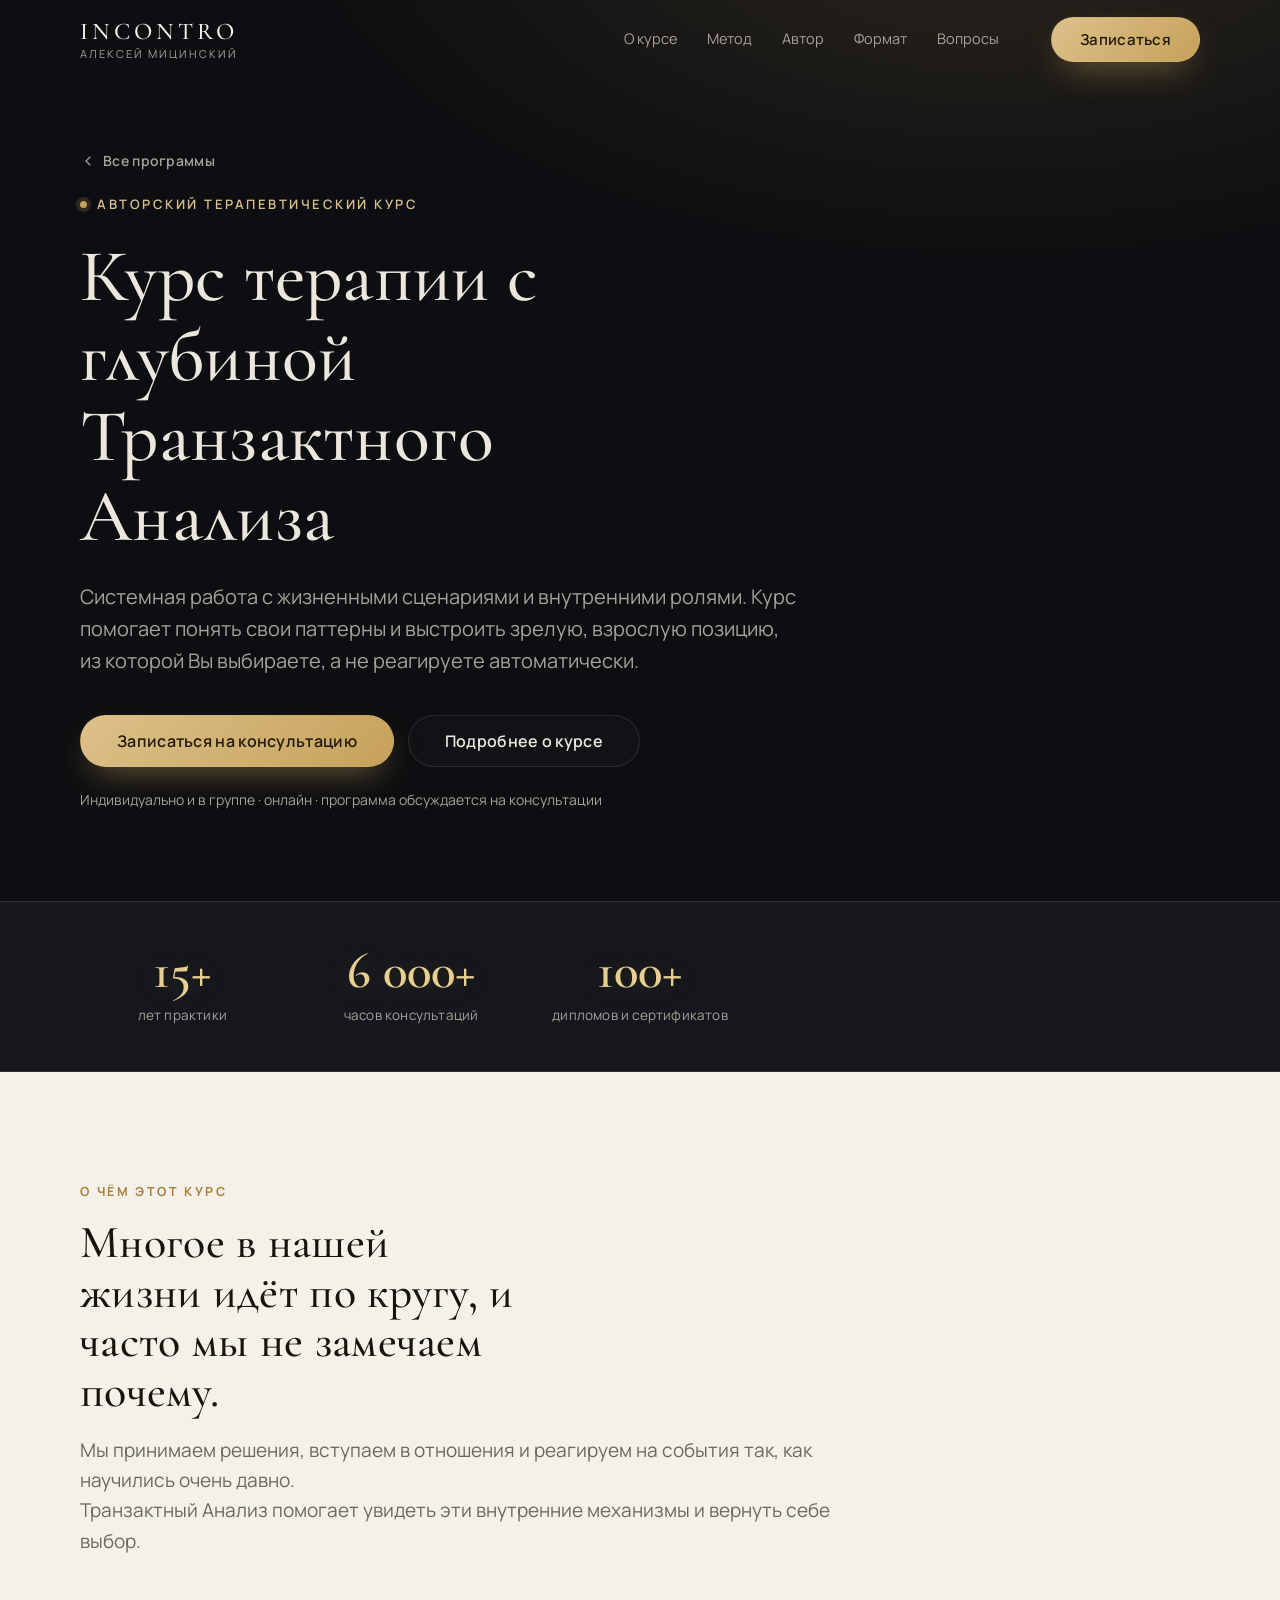
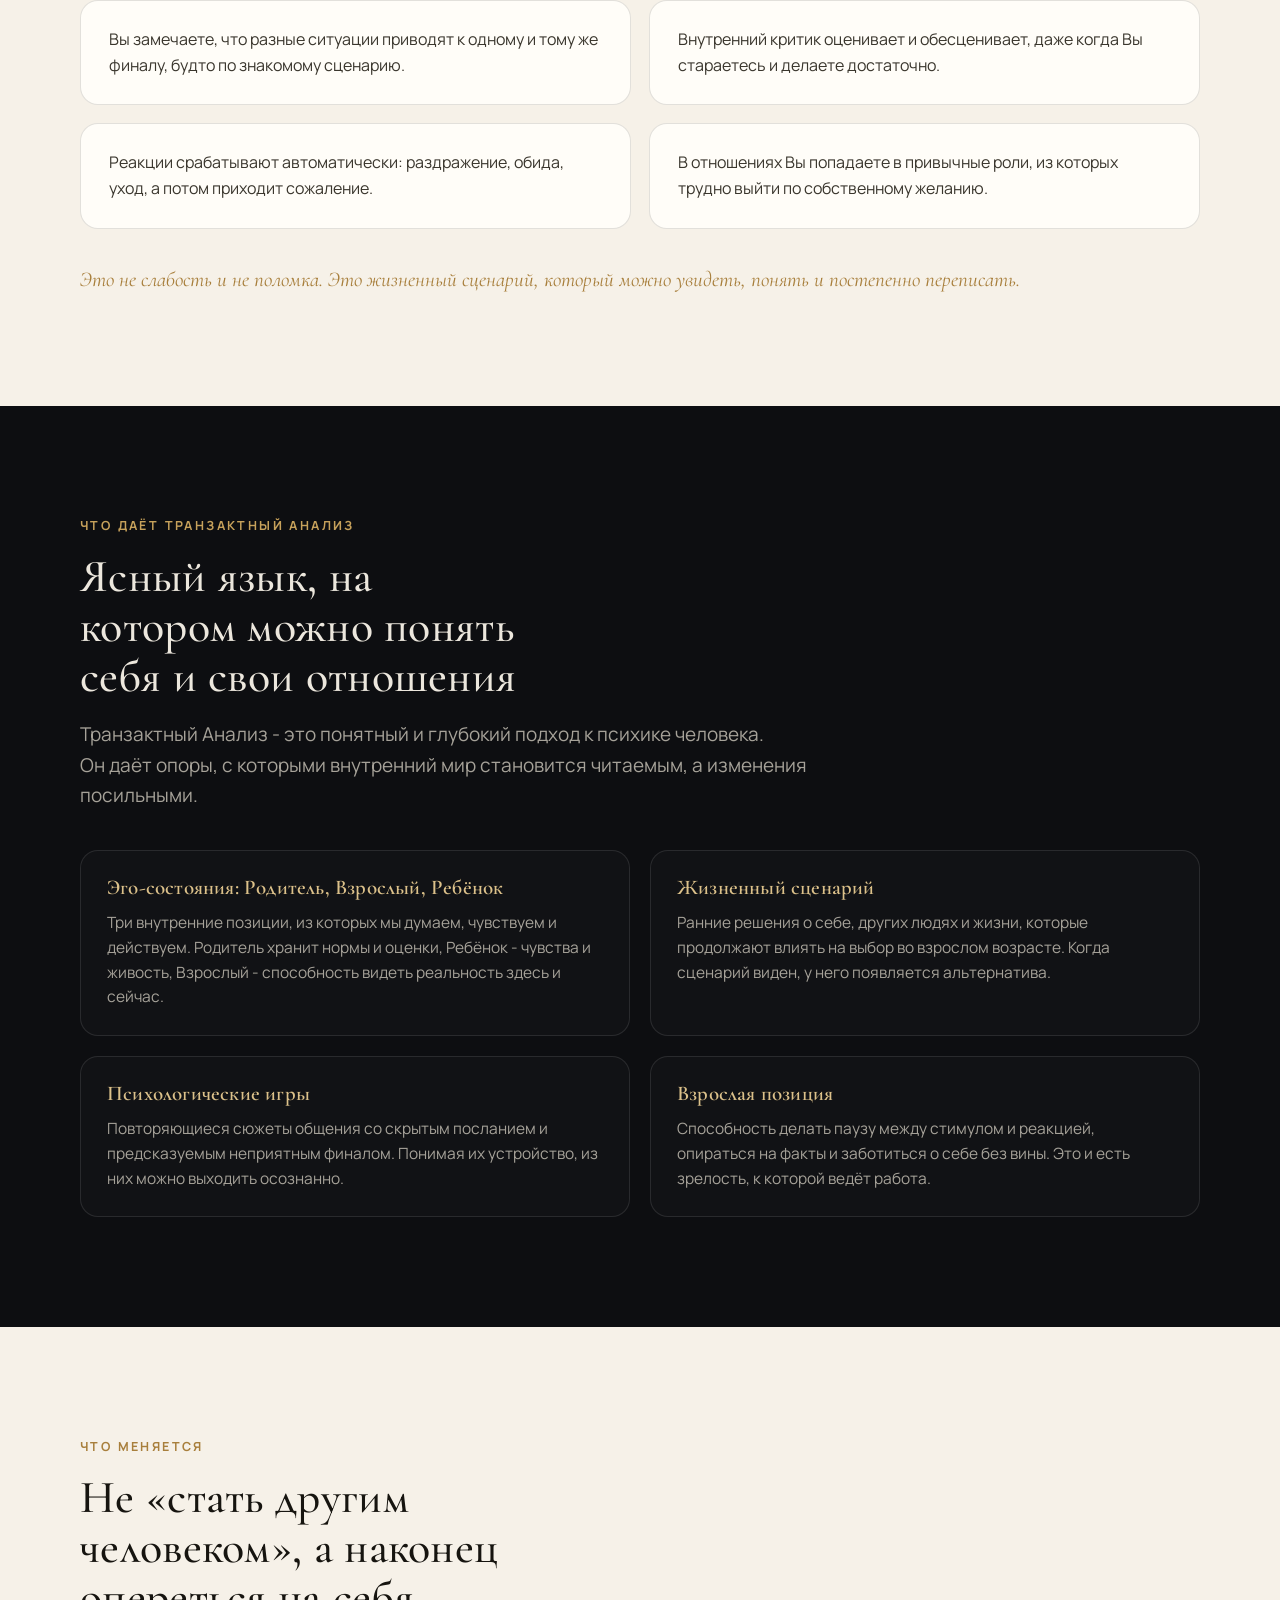
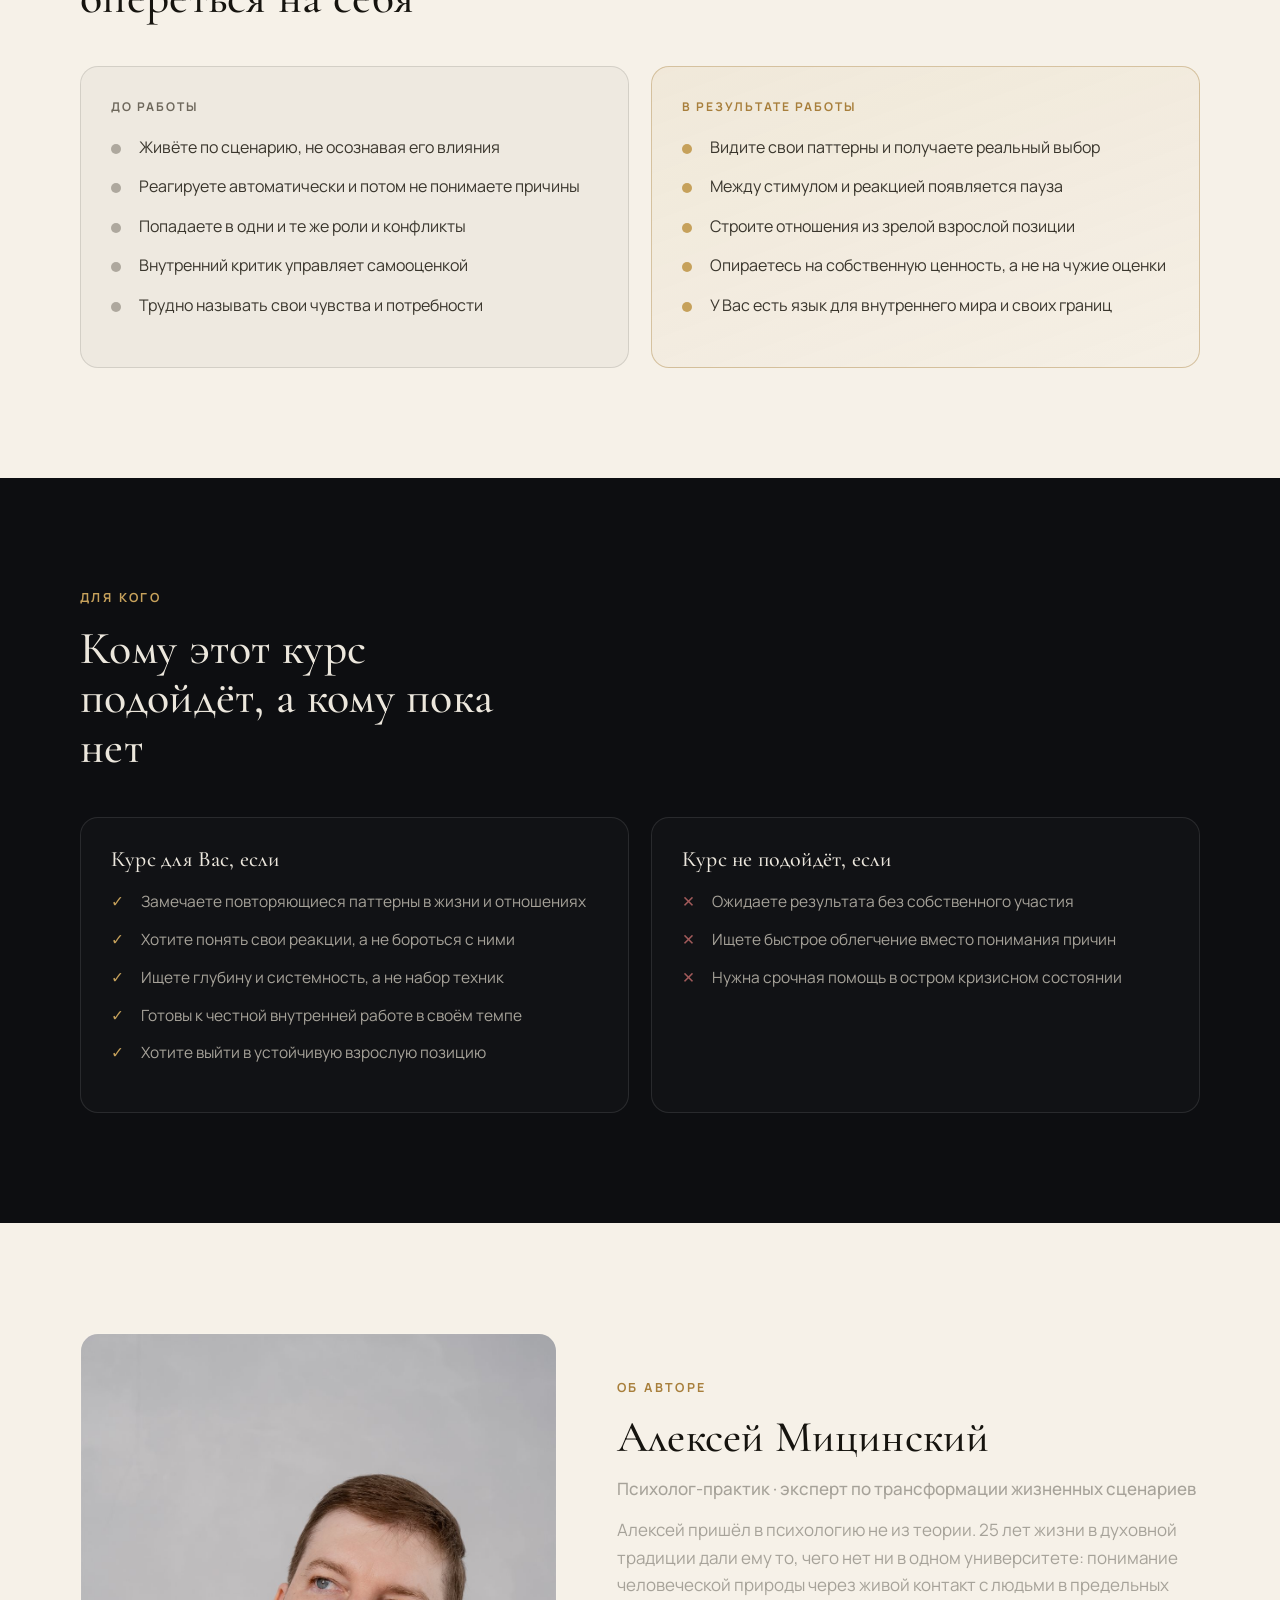
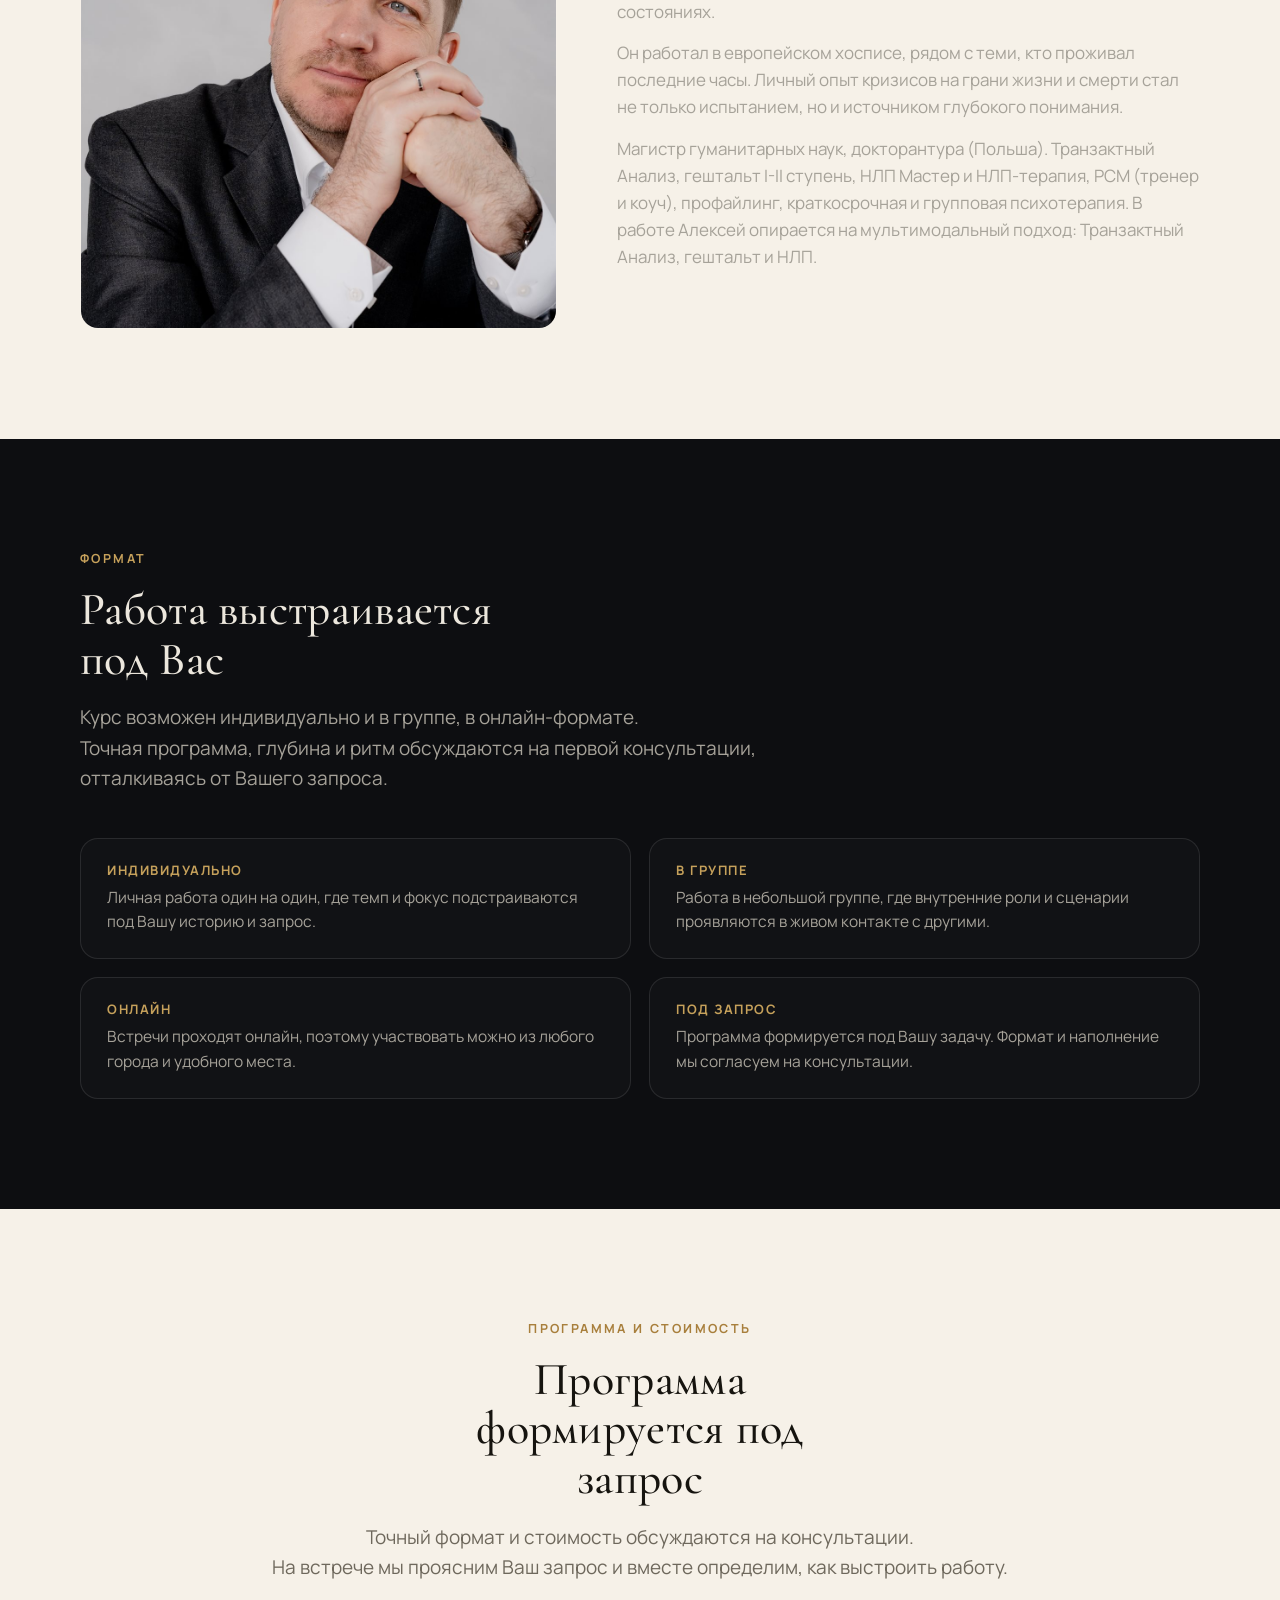
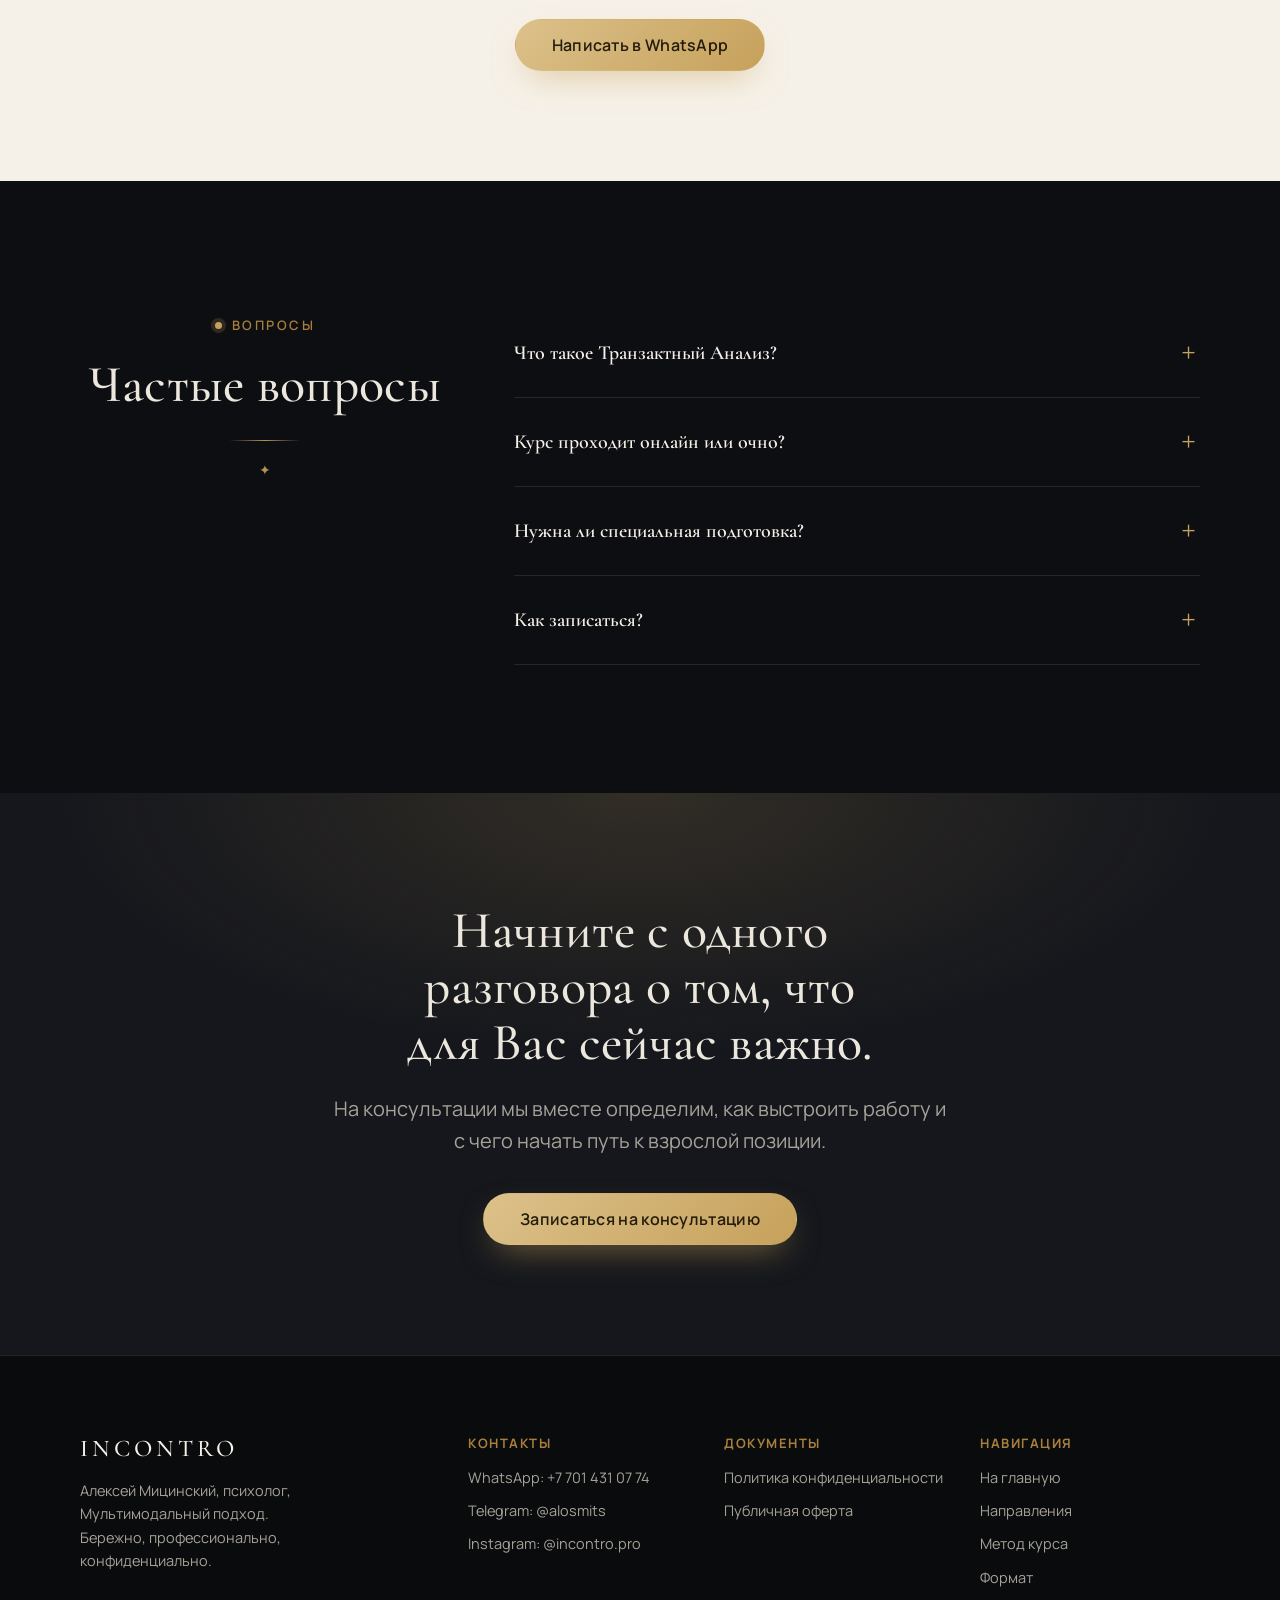
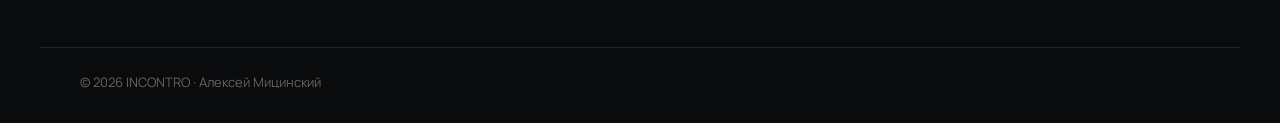
==== kurs-ta.html @ e1803da2 "Отдельные страницы для всех авторских программ Новые премиум-страницы в стиле основного сайта: - vlr" ====
<!DOCTYPE html>
<html lang="ru" class="js">
<head>
<meta charset="UTF-8">
<meta name="viewport" content="width=device-width, initial-scale=1.0">
<title>Курс терапии с глубиной Транзактного Анализа · Алексей Мицинский | INCONTRO</title>
<meta name="description" content="Системная работа с жизненными сценариями и внутренними ролями. Курс на основе Транзактного Анализа: эго-состояния, сценарии, психологические игры и зрелая взрослая позиция. Программа формируется под запрос.">
<meta name="theme-color" content="#0d0e11">
<meta property="og:title" content="Курс терапии с глубиной Транзактного Анализа">
<meta property="og:description" content="Понять свои паттерны и выстроить зрелую, взрослую позицию. Работа с эго-состояниями, сценариями и психологическими играми.">
<meta property="og:type" content="website">
<meta property="og:locale" content="ru_RU">
<meta property="og:site_name" content="INCONTRO">
<link rel="icon" href="assets/img/favicon.svg" type="image/svg+xml">
<link rel="icon" href="assets/img/favicon-32.png" sizes="32x32" type="image/png">
<link rel="apple-touch-icon" href="assets/img/apple-touch-icon.png">
<link rel="preconnect" href="https://fonts.googleapis.com">
<link rel="preconnect" href="https://fonts.gstatic.com" crossorigin>
<link href="https://fonts.googleapis.com/css2?family=Cormorant+Garamond:ital,wght@0,400;0,500;0,600;1,400;1,500&family=Manrope:wght@300;400;500;600;700&display=swap" rel="stylesheet">
<link rel="stylesheet" href="styles.css">
<link rel="stylesheet" href="programs.css">
</head>
<body id="top">

<div class="scroll-progress" id="scrollProgress"></div>

<!-- Header -->
<header class="header" id="header">
  <div class="container header__inner">
    <a href="index.html" class="brand" aria-label="INCONTRO · на главную">
      <span class="brand__mark">INCONTRO</span>
      <span class="brand__sub">Алексей Мицинский</span>
    </a>
    <nav class="nav" id="nav">
      <a href="#about" class="nav__link">О курсе</a>
      <a href="#keys" class="nav__link">Метод</a>
      <a href="#author" class="nav__link">Автор</a>
      <a href="#format" class="nav__link">Формат</a>
      <a href="#faq" class="nav__link">Вопросы</a>
    </nav>
    <a href="https://wa.me/77014310774" target="_blank" rel="noopener" class="btn btn--gold header__cta">Записаться</a>
    <button class="burger" id="burger" aria-label="Меню" aria-expanded="false"><span></span><span></span><span></span></button>
  </div>
</header>

<!-- Hero -->
<section class="pp-hero">
  <div class="container">
    <a href="index.html#directions" class="pp-back"><svg viewBox="0 0 24 24" fill="none"><path d="M15 6l-6 6 6 6" stroke="currentColor" stroke-width="1.8" stroke-linecap="round" stroke-linejoin="round"/></svg> Все программы</a>
    <p class="eyebrow pp-hero__eyebrow" style="margin-top:22px"><span class="eyebrow__dot"></span> Авторский терапевтический курс</p>
    <h1 class="pp-hero__title">Курс терапии с глубиной Транзактного Анализа</h1>
    <p class="pp-hero__sub">Системная работа с жизненными сценариями и внутренними ролями. Курс помогает понять свои паттерны и выстроить зрелую, взрослую позицию, из которой Вы выбираете, а не реагируете автоматически.</p>
    <div class="pp-hero__cta">
      <a href="https://wa.me/77014310774" target="_blank" rel="noopener" class="btn btn--gold btn--lg">Записаться на консультацию</a>
      <a href="#about" class="btn btn--ghost btn--lg">Подробнее о курсе</a>
    </div>
    <p class="pp-hero__meta">Индивидуально и в группе · онлайн · программа обсуждается на консультации</p>
  </div>
</section>

<!-- Trust -->
<section class="pp-trust">
  <div class="container">
    <div class="pp-trust__grid reveal">
      <div><div class="pp-stat__n"><span data-count="15">0</span>+</div><div class="pp-stat__l">лет практики</div></div>
      <div><div class="pp-stat__n"><span data-count="6000">0</span>+</div><div class="pp-stat__l">часов консультаций</div></div>
      <div><div class="pp-stat__n"><span data-count="100">0</span>+</div><div class="pp-stat__l">дипломов и сертификатов</div></div>
    </div>
  </div>
</section>

<!-- About / recognition -->
<section class="pp-sec pp-sec--light" id="about">
  <div class="container">
    <span class="pp-kicker">О чём этот курс</span>
    <h2 class="pp-h2">Многое в нашей жизни идёт по кругу, и часто мы не замечаем почему.</h2>
    <p class="pp-lead">Мы принимаем решения, вступаем в отношения и реагируем на события так, как научились очень давно.<br>Транзактный Анализ помогает увидеть эти внутренние механизмы и вернуть себе выбор.</p>
    <div class="pp-cards">
      <div class="pp-card"><p>Вы замечаете, что разные ситуации приводят к одному и тому же финалу, будто по знакомому сценарию.</p></div>
      <div class="pp-card"><p>Внутренний критик оценивает и обесценивает, даже когда Вы стараетесь и делаете достаточно.</p></div>
      <div class="pp-card"><p>Реакции срабатывают автоматически: раздражение, обида, уход, а потом приходит сожаление.</p></div>
      <div class="pp-card"><p>В отношениях Вы попадаете в привычные роли, из которых трудно выйти по собственному желанию.</p></div>
    </div>
    <p class="pp-note">Это не слабость и не поломка. Это жизненный сценарий, который можно увидеть, понять и постепенно переписать.</p>
  </div>
</section>

<!-- What TA gives (keys) -->
<section class="pp-sec" id="keys">
  <div class="container">
    <span class="pp-kicker">Что даёт Транзактный Анализ</span>
    <h2 class="pp-h2">Ясный язык, на котором можно понять себя и свои отношения</h2>
    <p class="pp-lead">Транзактный Анализ - это понятный и глубокий подход к психике человека.<br>Он даёт опоры, с которыми внутренний мир становится читаемым, а изменения посильными.</p>
    <div class="pp-keys">
      <div class="pp-key"><h4>Эго-состояния: Родитель, Взрослый, Ребёнок</h4><p>Три внутренние позиции, из которых мы думаем, чувствуем и действуем. Родитель хранит нормы и оценки, Ребёнок - чувства и живость, Взрослый - способность видеть реальность здесь и сейчас.</p></div>
      <div class="pp-key"><h4>Жизненный сценарий</h4><p>Ранние решения о себе, других людях и жизни, которые продолжают влиять на выбор во взрослом возрасте. Когда сценарий виден, у него появляется альтернатива.</p></div>
      <div class="pp-key"><h4>Психологические игры</h4><p>Повторяющиеся сюжеты общения со скрытым посланием и предсказуемым неприятным финалом. Понимая их устройство, из них можно выходить осознанно.</p></div>
      <div class="pp-key"><h4>Взрослая позиция</h4><p>Способность делать паузу между стимулом и реакцией, опираться на факты и заботиться о себе без вины. Это и есть зрелость, к которой ведёт работа.</p></div>
    </div>
  </div>
</section>

<!-- Before / after -->
<section class="pp-sec pp-sec--light">
  <div class="container">
    <span class="pp-kicker">Что меняется</span>
    <h2 class="pp-h2">Не «стать другим человеком», а наконец опереться на себя</h2>
    <div class="pp-ba">
      <div class="pp-ba__col pp-ba__a">
        <span class="pp-ba__tag">До работы</span>
        <ul>
          <li>Живёте по сценарию, не осознавая его влияния</li>
          <li>Реагируете автоматически и потом не понимаете причины</li>
          <li>Попадаете в одни и те же роли и конфликты</li>
          <li>Внутренний критик управляет самооценкой</li>
          <li>Трудно называть свои чувства и потребности</li>
        </ul>
      </div>
      <div class="pp-ba__col pp-ba__b">
        <span class="pp-ba__tag">В результате работы</span>
        <ul>
          <li>Видите свои паттерны и получаете реальный выбор</li>
          <li>Между стимулом и реакцией появляется пауза</li>
          <li>Строите отношения из зрелой взрослой позиции</li>
          <li>Опираетесь на собственную ценность, а не на чужие оценки</li>
          <li>У Вас есть язык для внутреннего мира и своих границ</li>
        </ul>
      </div>
    </div>
  </div>
</section>

<!-- Audience -->
<section class="pp-sec">
  <div class="container">
    <span class="pp-kicker">Для кого</span>
    <h2 class="pp-h2">Кому этот курс подойдёт, а кому пока нет</h2>
    <div class="pp-aud">
      <div class="pp-aud__box pp-aud__yes">
        <h3>Курс для Вас, если</h3>
        <ul>
          <li>Замечаете повторяющиеся паттерны в жизни и отношениях</li>
          <li>Хотите понять свои реакции, а не бороться с ними</li>
          <li>Ищете глубину и системность, а не набор техник</li>
          <li>Готовы к честной внутренней работе в своём темпе</li>
          <li>Хотите выйти в устойчивую взрослую позицию</li>
        </ul>
      </div>
      <div class="pp-aud__box pp-aud__no">
        <h3>Курс не подойдёт, если</h3>
        <ul>
          <li>Ожидаете результата без собственного участия</li>
          <li>Ищете быстрое облегчение вместо понимания причин</li>
          <li>Нужна срочная помощь в остром кризисном состоянии</li>
        </ul>
      </div>
    </div>
  </div>
</section>

<!-- Author -->
<section class="pp-sec pp-sec--light" id="author">
  <div class="container pp-author">
    <div class="pp-author__photo"><img src="assets/img/about-1.jpg" alt="Алексей Мицинский" loading="lazy"></div>
    <div>
      <span class="pp-kicker">Об авторе</span>
      <h2 class="pp-author__name">Алексей Мицинский</h2>
      <p class="pp-author__role">Психолог-практик · эксперт по трансформации жизненных сценариев</p>
      <p>Алексей пришёл в психологию не из теории. 25 лет жизни в духовной традиции дали ему то, чего нет ни в одном университете: понимание человеческой природы через живой контакт с людьми в предельных состояниях.</p>
      <p>Он работал в европейском хосписе, рядом с теми, кто проживал последние часы. Личный опыт кризисов на грани жизни и смерти стал не только испытанием, но и источником глубокого понимания.</p>
      <p>Магистр гуманитарных наук, докторантура (Польша). Транзактный Анализ, гештальт I-II ступень, НЛП Мастер и НЛП-терапия, PCM (тренер и коуч), профайлинг, краткосрочная и групповая психотерапия. В работе Алексей опирается на мультимодальный подход: Транзактный Анализ, гештальт и НЛП.</p>
    </div>
  </div>
</section>

<!-- Format -->
<section class="pp-sec" id="format">
  <div class="container">
    <span class="pp-kicker">Формат</span>
    <h2 class="pp-h2">Работа выстраивается под Вас</h2>
    <p class="pp-lead">Курс возможен индивидуально и в группе, в онлайн-формате.<br>Точная программа, глубина и ритм обсуждаются на первой консультации, отталкиваясь от Вашего запроса.</p>
    <div class="pp-format">
      <div class="pp-fmt"><h4>Индивидуально</h4><p>Личная работа один на один, где темп и фокус подстраиваются под Вашу историю и запрос.</p></div>
      <div class="pp-fmt"><h4>В группе</h4><p>Работа в небольшой группе, где внутренние роли и сценарии проявляются в живом контакте с другими.</p></div>
      <div class="pp-fmt"><h4>Онлайн</h4><p>Встречи проходят онлайн, поэтому участвовать можно из любого города и удобного места.</p></div>
      <div class="pp-fmt"><h4>Под запрос</h4><p>Программа формируется под Вашу задачу. Формат и наполнение мы согласуем на консультации.</p></div>
    </div>
  </div>
</section>

<!-- Program note -->
<section class="pp-sec pp-sec--light">
  <div class="container pp-sec--center">
    <span class="pp-kicker">Программа и стоимость</span>
    <h2 class="pp-h2">Программа формируется под запрос</h2>
    <p class="pp-lead">Точный формат и стоимость обсуждаются на консультации.<br>На встрече мы проясним Ваш запрос и вместе определим, как выстроить работу.</p>
    <a href="https://wa.me/77014310774" target="_blank" rel="noopener" class="btn btn--gold btn--lg" style="margin-top:36px">Написать в WhatsApp</a>
  </div>
</section>

<!-- FAQ -->
<section class="faq section" id="faq">
  <div class="container faq__wrap">
    <header class="section__head reveal" style="text-align:center">
      <p class="eyebrow eyebrow--dark"><span class="eyebrow__dot"></span> Вопросы</p>
      <h2 class="section__title">Частые вопросы</h2>
    </header>
    <div class="faq__list reveal">
      <details class="faq__item"><summary>Что такое Транзактный Анализ?</summary><p>Это направление психологии и психотерапии, которое описывает личность через эго-состояния Родитель, Взрослый и Ребёнок, а поведение через жизненные сценарии и психологические игры. Подход даёт понятный язык, чтобы разобраться в себе и в своих отношениях.</p></details>
      <details class="faq__item"><summary>Курс проходит онлайн или очно?</summary><p>Работа проходит онлайн, индивидуально или в небольшой группе. Формат подбирается под Вашу задачу и обсуждается на консультации.</p></details>
      <details class="faq__item"><summary>Нужна ли специальная подготовка?</summary><p>Нет. Никаких предварительных знаний не требуется, все понятия вводятся по ходу работы простым языком. Нужна только готовность быть честным с собой.</p></details>
      <details class="faq__item"><summary>Как записаться?</summary><p>Напишите в WhatsApp, и мы договоримся об удобном времени консультации. На встрече проясним Ваш запрос и обсудим формат, программу и стоимость.</p></details>
    </div>
  </div>
</section>

<!-- Final CTA -->
<section class="pp-sec pp-final">
  <div class="container">
    <h2 class="pp-final__title reveal">Начните с одного разговора о том, что для Вас сейчас важно.</h2>
    <p class="pp-final__sub reveal">На консультации мы вместе определим, как выстроить работу и с чего начать путь к взрослой позиции.</p>
    <a href="https://wa.me/77014310774" target="_blank" rel="noopener" class="btn btn--gold btn--lg reveal">Записаться на консультацию</a>
  </div>
</section>

<!-- Footer -->
<footer class="footer" id="contacts">
  <div class="container footer__grid">
    <div class="footer__brand">
      <span class="brand__mark">INCONTRO</span>
      <p>Алексей Мицинский, психолог, Мультимодальный подход.<br>Бережно, профессионально, конфиденциально.</p>
    </div>
    <div class="footer__col">
      <h4>Контакты</h4>
      <a href="https://wa.me/77014310774" target="_blank" rel="noopener">WhatsApp: +7 701 431 07 74</a>
      <a href="https://t.me/alosmits" target="_blank" rel="noopener">Telegram: @alosmits</a>
      <a href="https://instagram.com/incontro.pro" target="_blank" rel="noopener">Instagram: @incontro.pro</a>
    </div>
    <div class="footer__col">
      <h4>Документы</h4>
      <a href="privacy.html" target="_blank">Политика конфиденциальности</a>
      <a href="oferta.html" target="_blank">Публичная оферта</a>
    </div>
    <div class="footer__col">
      <h4>Навигация</h4>
      <a href="index.html">На главную</a>
      <a href="index.html#directions">Направления</a>
      <a href="#keys">Метод курса</a>
      <a href="#format">Формат</a>
    </div>
  </div>
  <div class="container footer__bottom"><p>© <span id="year"></span> INCONTRO · Алексей Мицинский</p></div>
</footer>

<script src="script.js"></script>
</body>
</html>
---- styles.css ----
/* ===================== Tokens ===================== */
:root{
  --bg:#0d0e11;
  --bg-2:#15171c;
  --bg-3:#1b1e24;
  --cream:#f6f1e8;
  --cream-2:#fffdf8;
  --ink:#16140f;
  --ink-2:#3a362d;
  --muted-d:#a6a299;     /* muted on dark */
  --muted-l:#6e685c;     /* muted on light */
  --gold:#c6a15b;
  --gold-2:#dcc18a;
  --gold-d:#a87f3c;
  --line-d:rgba(255,255,255,.10);
  --line-l:rgba(20,18,12,.12);
  --txt-d:#ece7dd;
  --maxw:1200px;
  --r:18px;
  --ease:cubic-bezier(.22,.61,.36,1);
  --shadow:0 30px 80px -30px rgba(0,0,0,.55);
}
*{margin:0;padding:0;box-sizing:border-box}
html{scroll-behavior:smooth;-webkit-text-size-adjust:100%}
body{
  font-family:"Manrope",system-ui,sans-serif;
  background:var(--bg);color:var(--txt-d);
  line-height:1.6;font-weight:400;font-size:17px;
  overflow-x:hidden;
  -webkit-font-smoothing:antialiased;text-rendering:optimizeLegibility;
}
img{max-width:100%;display:block}
a{color:inherit;text-decoration:none}
ul{list-style:none}
.container{width:100%;max-width:var(--maxw);margin:0 auto;padding:0 clamp(20px,5vw,40px)}

h1,h2,h3,h4,.brand__mark,.preloader__mark{font-family:"Cormorant Garamond",Georgia,serif;font-weight:500;line-height:1.08;letter-spacing:.2px}

/* ===================== Reveal ===================== */
/* hidden only when JS is active (.js on <html>); otherwise always visible */
.js .reveal{opacity:0;transform:translateY(34px);transition:opacity .9s var(--ease),transform .9s var(--ease)}
.js .reveal.in{opacity:1;transform:none}
@media (prefers-reduced-motion:reduce){.js .reveal{opacity:1!important;transform:none!important;transition:none}}

/* ===================== Buttons ===================== */
.btn{display:inline-flex;align-items:center;justify-content:center;gap:.5em;
  padding:14px 28px;border-radius:100px;font-weight:600;font-size:15px;
  letter-spacing:.3px;cursor:pointer;border:1px solid transparent;
  transition:transform .35s var(--ease),background .35s,color .35s,box-shadow .35s,border-color .35s;
  white-space:nowrap;line-height:1}
.btn--lg{padding:17px 36px;font-size:16px}
.btn--block{width:100%}
.btn--gold{background:linear-gradient(135deg,var(--gold-2),var(--gold));color:#241c0c;box-shadow:0 14px 34px -12px rgba(198,161,91,.6)}
.btn--gold:hover{transform:translateY(-3px);box-shadow:0 20px 44px -12px rgba(198,161,91,.75)}
.btn--ghost{border-color:var(--line-d);color:var(--txt-d);background:rgba(255,255,255,.02)}
.btn--ghost:hover{border-color:var(--gold);color:var(--gold-2);transform:translateY(-3px)}
.btn--dark{background:var(--ink);color:var(--cream);}
.btn--dark:hover{background:#000;transform:translateY(-3px)}

/* ===================== Preloader ===================== */
.preloader{position:fixed;inset:0;background:var(--bg);z-index:9999;display:grid;place-items:center;
  transition:opacity .7s ease,visibility .7s}
.preloader.done{opacity:0;visibility:hidden}
.preloader__mark{font-size:clamp(28px,6vw,56px);letter-spacing:8px;color:var(--gold-2);
  position:relative;opacity:.0;animation:plIn 1.2s var(--ease) forwards}
.preloader__mark::after{content:"";position:absolute;left:0;bottom:-14px;height:2px;width:0;background:var(--gold);animation:plLine 1.4s .3s var(--ease) forwards}
@keyframes plIn{to{opacity:1;letter-spacing:14px}}
@keyframes plLine{to{width:100%}}

/* ===================== Scroll progress ===================== */
.scroll-progress{position:fixed;top:0;left:0;height:3px;width:0;background:linear-gradient(90deg,var(--gold),var(--gold-2));z-index:1000;transition:width .1s linear}

/* ===================== Header ===================== */
.header{position:fixed;top:0;left:0;width:100%;z-index:900;transition:background .4s,backdrop-filter .4s,border-color .4s;border-bottom:1px solid transparent}
.header.scrolled{background:rgba(13,14,17,.82);backdrop-filter:blur(14px);border-bottom-color:var(--line-d)}
.header__inner{display:flex;align-items:center;justify-content:space-between;height:78px;gap:24px}
.brand{display:flex;flex-direction:column;line-height:1}
.brand__mark{font-size:24px;letter-spacing:4px;color:var(--cream)}
.brand__sub{font-size:11px;letter-spacing:2px;color:var(--muted-d);text-transform:uppercase;margin-top:3px;font-family:"Manrope"}
.nav{display:flex;gap:30px;margin-left:auto}
.nav__link{font-size:14.5px;color:var(--muted-d);position:relative;padding:4px 0;transition:color .3s}
.nav__link::after{content:"";position:absolute;left:0;bottom:0;width:0;height:1px;background:var(--gold);transition:width .35s var(--ease)}
.nav__link:hover{color:var(--cream)}
.nav__link:hover::after{width:100%}
.header__cta{margin-left:28px}
.burger{display:none;flex-direction:column;gap:5px;background:none;border:0;cursor:pointer;padding:8px}
.burger span{width:26px;height:2px;background:var(--cream);transition:.35s var(--ease)}
.burger.open span:nth-child(1){transform:translateY(7px) rotate(45deg)}
.burger.open span:nth-child(2){opacity:0}
.burger.open span:nth-child(3){transform:translateY(-7px) rotate(-45deg)}

/* ===================== Eyebrow / sections ===================== */
.eyebrow{display:inline-flex;align-items:center;gap:10px;font-size:13px;letter-spacing:2.5px;text-transform:uppercase;color:var(--gold-2);font-weight:600;margin-bottom:22px}
.eyebrow--dark{color:var(--gold-d)}
.eyebrow__dot{width:7px;height:7px;border-radius:50%;background:var(--gold);box-shadow:0 0 0 4px rgba(198,161,91,.18)}
.section{padding:clamp(72px,10vw,130px) 0}
.section--dark{background:var(--bg-2);color:var(--txt-d)}
.section--cream{background:var(--cream);color:var(--ink)}
.section__head{max-width:760px;margin:0 auto clamp(44px,6vw,72px);text-align:center}
.section__head--left{text-align:left;margin-left:0}
.section__title{font-size:clamp(30px,5vw,52px);letter-spacing:.3px}
.section--cream .section__title,.section--cream h3,.section--cream h4{color:var(--ink)}
.section__sub{margin-top:18px;font-size:18px;color:var(--muted-d)}
.section--cream .section__sub{color:var(--muted-l)}

/* ===================== Hero ===================== */
.hero{position:relative;min-height:100svh;display:flex;align-items:center;padding:120px 0 70px;overflow:hidden}
.hero__bg{position:absolute;inset:0;z-index:0;
  background:
   radial-gradient(70% 60% at 78% 30%,rgba(198,161,91,.16),transparent 60%),
   radial-gradient(50% 50% at 8% 90%,rgba(198,161,91,.07),transparent 60%),
   linear-gradient(180deg,#0c0d10,#101216)}
.hero__bg::after{content:"";position:absolute;inset:0;opacity:.04;
  background-image:url("data:image/svg+xml,%3Csvg xmlns='http://www.w3.org/2000/svg' width='120' height='120'%3E%3Cfilter id='n'%3E%3CfeTurbulence type='fractalNoise' baseFrequency='.9' numOctaves='2'/%3E%3C/filter%3E%3Crect width='100%25' height='100%25' filter='url(%23n)'/%3E%3C/svg%3E")}
.hero__grid{position:relative;z-index:1;display:grid;grid-template-columns:1.05fr .95fr;gap:clamp(30px,5vw,70px);align-items:center}
.hero__title{font-size:clamp(40px,6.6vw,82px);letter-spacing:.3px;margin-bottom:26px}
.hero__lead{font-size:clamp(17px,2vw,20px);color:#c9c4ba;max-width:560px;margin-bottom:36px}
.hero__lead strong{color:var(--cream);font-weight:600}
.hero__actions{display:flex;flex-wrap:wrap;gap:16px;margin-bottom:42px}
.hero__trust{display:flex;flex-wrap:wrap;gap:14px 34px}
.hero__trust li{font-size:14px;color:var(--muted-d);position:relative;padding-left:0}
.hero__trust li span{display:block;font-family:"Cormorant Garamond";font-size:26px;color:var(--gold-2);font-weight:600;line-height:1}
.hero__aside{display:flex;justify-content:center}
.hero__photo{position:relative;width:min(440px,100%);border-radius:24px;overflow:hidden;
  box-shadow:var(--shadow);border:1px solid var(--line-d)}
.hero__photo img{width:100%;height:100%;object-fit:cover;object-position:top center;aspect-ratio:5/8}
.hero__badge{position:absolute;left:-18px;bottom:34px;background:rgba(13,14,17,.72);backdrop-filter:blur(10px);
  border:1px solid var(--line-d);border-radius:16px;padding:16px 22px 16px 26px;display:flex;align-items:center;gap:10px;box-shadow:var(--shadow)}
.hero__badge-num{font-family:"Cormorant Garamond";font-size:46px;color:var(--gold-2);font-weight:600;line-height:1}
.hero__badge-txt{font-size:12.5px;color:var(--muted-d);line-height:1.35}
.hero__scroll{position:absolute;left:50%;bottom:26px;transform:translateX(-50%);width:26px;height:42px;border:1px solid var(--line-d);border-radius:20px;z-index:2}
.hero__scroll span{position:absolute;left:50%;top:9px;width:4px;height:8px;background:var(--gold);border-radius:3px;transform:translateX(-50%);animation:scroll 1.6s infinite}
@keyframes scroll{0%{opacity:0;top:9px}40%{opacity:1}80%{opacity:0;top:24px}100%{opacity:0}}

/* ===================== Lead ===================== */
.lead{background:var(--cream);color:var(--ink);padding:clamp(64px,8vw,100px) 0}
.lead--bottom{background:var(--bg-2);color:var(--txt-d)}
.lead__grid{display:grid;grid-template-columns:1fr 1fr;gap:clamp(30px,5vw,64px);align-items:center}
.lead__title{font-size:clamp(28px,4vw,46px);margin-bottom:18px}
.lead--bottom .lead__title,.lead--bottom .lead__text{color:var(--cream)}
.lead__text{color:var(--muted-l);font-size:18px;margin-bottom:26px}
.lead--bottom .lead__text{color:var(--muted-d)}
.lead__points{display:grid;gap:12px}
.lead__points li{position:relative;padding-left:30px;color:var(--ink-2)}
.lead__points li::before{content:"✓";position:absolute;left:0;top:0;color:var(--gold-d);font-weight:700}
.lead__direct{display:flex;flex-wrap:wrap;gap:12px;margin-top:8px}

.lead-form{background:var(--cream-2);border:1px solid var(--line-l);border-radius:var(--r);padding:clamp(24px,3vw,38px);box-shadow:0 30px 70px -36px rgba(0,0,0,.25)}
.lead-form--dark{background:var(--bg-3);border-color:var(--line-d);box-shadow:var(--shadow)}
.field{margin-bottom:18px}
.field label{display:block;font-size:13.5px;font-weight:600;margin-bottom:8px;color:var(--ink-2)}
.lead-form--dark .field label{color:var(--muted-d)}
.field .opt{font-weight:400;color:var(--muted-l)}
.field input,.field textarea{width:100%;padding:14px 16px;border-radius:12px;border:1px solid var(--line-l);
  background:#fff;font:inherit;font-size:16px;color:var(--ink);transition:border-color .3s,box-shadow .3s;resize:vertical}
.lead-form--dark .field input,.lead-form--dark .field textarea{background:rgba(255,255,255,.04);border-color:var(--line-d);color:var(--cream)}
.field input:focus,.field textarea:focus{outline:none;border-color:var(--gold);box-shadow:0 0 0 4px rgba(198,161,91,.18)}
.field input::placeholder,.field textarea::placeholder{color:#b6b1a6}
.lead-form--dark ::placeholder{color:#6c6a64}
.lead-form__note{font-size:12.5px;color:var(--muted-l);text-align:center;margin-top:14px}
.lead-form--dark .lead-form__note{color:var(--muted-d)}
.lead-form__note a{color:var(--gold-d);text-decoration:underline}
.lead-form--dark .lead-form__note a{color:var(--gold-2)}

/* ===================== Stats ===================== */
.stats{background:var(--bg);padding:clamp(50px,7vw,80px) 0;border-bottom:1px solid var(--line-d)}
.stats__grid{display:grid;grid-template-columns:repeat(4,1fr);gap:30px;text-align:center}
.stat__num{font-family:"Cormorant Garamond";font-size:clamp(46px,6vw,70px);font-weight:600;color:#e7cf92;line-height:1;text-shadow:0 2px 24px rgba(198,161,91,.25)}
.stat__suf{font-family:"Cormorant Garamond";font-size:clamp(30px,4vw,44px);color:#e7cf92}
.stat p{margin-top:10px;font-size:15.5px;color:#dcd6ca;font-weight:500;letter-spacing:.2px}

/* ===================== Pains ===================== */
.pains__grid{display:grid;grid-template-columns:repeat(3,1fr);gap:22px}
.pain{background:var(--bg-2);border:1px solid var(--line-d);border-radius:var(--r);padding:32px 28px;transition:transform .5s var(--ease),border-color .5s,background .5s}
.pain:hover{transform:translateY(-6px);border-color:rgba(198,161,91,.4);background:var(--bg-3)}
.pain__i{font-family:"Cormorant Garamond";font-size:30px;color:var(--gold);font-weight:600}
.pain h3{font-size:23px;margin:10px 0 10px}
.pain p{color:var(--muted-d);font-size:15.5px}
.pains__cta{text-align:center;margin-top:46px;font-size:19px;color:var(--muted-d)}
.pains__cta a{color:var(--gold-2);border-bottom:1px solid var(--gold);padding-bottom:2px}

/* ===================== About ===================== */
.about__grid{display:grid;grid-template-columns:.85fr 1.15fr;gap:clamp(32px,5vw,72px);align-items:stretch}
.about__media{position:relative;min-height:360px}
.about__media img{position:absolute;inset:0;width:100%;height:100%;border-radius:24px;box-shadow:var(--shadow);object-fit:cover;object-position:top center}
.about__chip{position:absolute;right:-14px;bottom:30px;background:rgba(13,14,17,.85);backdrop-filter:blur(8px);border:1px solid var(--line-d);border-radius:14px;padding:14px 20px;display:flex;flex-direction:column;box-shadow:var(--shadow)}
.about__chip span{font-size:12px;color:var(--muted-d);text-transform:uppercase;letter-spacing:1.5px}
.about__chip strong{font-family:"Cormorant Garamond";font-size:22px;color:var(--gold-2);font-weight:600}
.about__role{font-size:20px;color:var(--gold-d);margin:6px 0 22px;font-weight:500}
.about__content p{color:var(--muted-d);margin-bottom:16px}
.about__edu{display:grid;grid-template-columns:1fr 1fr;gap:24px;margin:28px 0 30px}
.edu h4{font-size:16px;color:var(--gold-d);margin-bottom:12px;text-transform:uppercase;letter-spacing:1.2px;font-family:"Manrope";font-weight:700}
.edu li{position:relative;padding-left:20px;margin-bottom:8px;font-size:15px;color:var(--muted-d)}
.edu li::before{content:"-";position:absolute;left:0;color:var(--gold)}

/* ===================== Approach ===================== */
.approach__grid{display:grid;grid-template-columns:repeat(4,1fr);gap:20px;margin-bottom:clamp(36px,5vw,60px)}
.step{border:1px solid var(--line-d);border-radius:var(--r);padding:30px 26px;position:relative;overflow:hidden;transition:transform .5s var(--ease),border-color .5s}
.step::before{content:"";position:absolute;left:0;top:0;height:3px;width:100%;background:linear-gradient(90deg,var(--gold),transparent);transform:scaleX(0);transform-origin:left;transition:transform .6s var(--ease)}
.step:hover{transform:translateY(-6px);border-color:rgba(198,161,91,.4)}
.step:hover::before{transform:scaleX(1)}
.step__n{font-family:"Cormorant Garamond";font-size:42px;color:var(--gold);font-weight:600;display:block;margin-bottom:8px}
.step h3{font-size:21px;margin-bottom:10px}
.step p{color:var(--muted-d);font-size:15px}
.approach__media{display:grid;grid-template-columns:1fr 1fr;gap:20px}
.approach__media img{width:100%;height:100%;max-height:520px;object-fit:cover;object-position:top center;border-radius:var(--r);border:1px solid var(--line-d)}

/* ===================== Results A/B ===================== */
.ab{display:grid;grid-template-columns:1fr auto 1fr;gap:24px;align-items:stretch}
.ab__col{border-radius:var(--r);padding:34px 30px}
.ab__col--a{background:var(--bg-2);border:1px solid var(--line-d)}
.ab__col--b{background:linear-gradient(180deg,rgba(198,161,91,.14),rgba(198,161,91,.04));border:1px solid rgba(198,161,91,.35)}
.ab__tag{display:inline-block;font-size:12px;letter-spacing:2px;text-transform:uppercase;margin-bottom:18px;font-weight:700}
.ab__col--a .ab__tag{color:var(--muted-d)}
.ab__col--b .ab__tag{color:var(--gold-2)}
.ab__col li{position:relative;padding-left:26px;margin-bottom:14px;color:var(--muted-d)}
.ab__col--b li{color:#e7dfcf}
.ab__col--a li::before{content:"•";position:absolute;left:4px;color:#5a5750}
.ab__col--b li::before{content:"✦";position:absolute;left:0;color:var(--gold)}
.ab__arrow{display:flex;align-items:center;color:var(--gold);width:80px}
.results__quote{margin:clamp(40px,6vw,64px) auto 0;max-width:820px;text-align:center;font-family:"Cormorant Garamond";
  font-size:clamp(24px,3.4vw,36px);font-style:italic;color:var(--cream);line-height:1.35}
.results__quote cite{display:block;font-size:15px;font-style:normal;color:var(--muted-d);margin-top:18px;font-family:"Manrope"}

/* ===================== Directions ===================== */
.dir__grid{display:grid;grid-template-columns:repeat(3,1fr);gap:22px}
.dir{background:var(--cream-2);border:1px solid var(--line-l);border-radius:var(--r);padding:34px 30px;transition:transform .5s var(--ease),box-shadow .5s}
.dir:hover{transform:translateY(-6px);box-shadow:0 26px 50px -28px rgba(0,0,0,.25)}
.dir__ico{width:48px;height:48px;display:grid;place-items:center;border-radius:12px;background:linear-gradient(135deg,var(--gold-2),var(--gold));color:#241c0c;font-size:20px;margin-bottom:18px}
.dir h3{font-size:23px;margin-bottom:10px;color:var(--ink)}
.dir p{color:var(--muted-l);font-size:15.5px}

/* ===================== Programs ===================== */
.prog__list{display:grid;grid-template-columns:repeat(2,1fr);gap:18px}
.prog{display:flex;flex-direction:column;gap:8px;border:1px solid var(--line-d);border-left:3px solid var(--gold);border-radius:0 var(--r) var(--r) 0;padding:26px 30px;transition:background .4s,transform .4s var(--ease)}
.prog:hover{background:var(--bg-3);transform:translateX(6px)}
.prog h3{font-size:24px}
.prog p{color:var(--muted-d);font-size:15.5px}
.prog--link{cursor:pointer}
.prog__more{margin-top:6px;color:var(--gold-2);font-size:13.5px;font-weight:600;letter-spacing:.4px;transition:color .3s var(--ease)}
.prog--link:hover .prog__more{color:var(--gold)}

/* ===================== Pricing ===================== */
.price__grid{display:grid;grid-template-columns:repeat(3,1fr);gap:24px;align-items:stretch}
.price{position:relative;background:var(--cream-2);border:1px solid var(--line-l);border-radius:var(--r);padding:38px 32px;display:flex;flex-direction:column;transition:transform .5s var(--ease),box-shadow .5s}
.price:hover{transform:translateY(-8px);box-shadow:0 30px 60px -30px rgba(0,0,0,.3)}
.price--feat{background:var(--ink);color:var(--cream);border-color:var(--ink)}
.price--feat .price__name{color:var(--cream)}
.price--feat .price__desc{color:var(--muted-d)}
.price__tag{position:absolute;top:-13px;left:50%;transform:translateX(-50%);background:linear-gradient(135deg,var(--gold-2),var(--gold));color:#241c0c;font-size:12px;font-weight:700;letter-spacing:.5px;padding:6px 16px;border-radius:100px}
.price__name{font-size:25px;color:var(--ink);margin-bottom:10px}
.price__desc{color:var(--muted-l);font-size:15px;margin-bottom:24px;min-height:66px}
.price__val{font-family:"Cormorant Garamond";font-size:58px;font-weight:600;color:var(--gold-d);line-height:1;margin-bottom:24px;display:flex;align-items:baseline;gap:4px}
.price--feat .price__val{color:var(--gold-2)}
.price__cur{font-size:32px}
.price__per{font-family:"Manrope";font-size:15px;color:var(--muted-l);font-weight:400;margin-left:4px}
.price--feat .price__per{color:var(--muted-d)}
.price__from{font-family:"Manrope";font-size:18px;color:var(--muted-l)}
.price .btn{margin-top:auto}
.price__note{text-align:center;margin-top:40px;color:var(--muted-l);font-size:15px;max-width:880px;margin-left:auto;margin-right:auto}
.price__note strong{color:var(--ink)}

/* ===================== Reviews ===================== */
.cases{display:grid;grid-template-columns:1fr 1fr;gap:24px;margin-bottom:54px}
.case{background:var(--bg-2);border:1px solid var(--line-d);border-radius:var(--r);padding:30px}
.case__col{display:grid;grid-template-columns:auto 1fr;gap:16px;align-items:start;padding:14px 0}
.case__col+.case__col{border-top:1px dashed var(--line-d)}
.case__tag{font-size:11px;font-weight:700;letter-spacing:1.5px;text-transform:uppercase;padding:6px 10px;border-radius:8px;white-space:nowrap}
.case__tag--a{background:rgba(255,255,255,.06);color:var(--muted-d)}
.case__tag--b{background:rgba(198,161,91,.16);color:var(--gold-2)}
.case__col p{color:var(--muted-d);font-size:15px}
.case__name{margin-top:16px;font-size:14px;color:var(--gold-d);font-weight:600}
.reviews__slider{position:relative}
.reviews__track{display:flex;gap:24px;overflow-x:auto;scroll-snap-type:x mandatory;padding:6px 2px 18px;scrollbar-width:none}
.reviews__track::-webkit-scrollbar{display:none}
.review{flex:0 0 clamp(290px,42%,440px);scroll-snap-align:start;background:linear-gradient(180deg,var(--bg-3),var(--bg-2));border:1px solid var(--line-d);border-radius:var(--r);padding:32px}
.review blockquote{font-family:"Cormorant Garamond";font-size:22px;font-style:italic;line-height:1.4;color:#e7e1d6;margin-bottom:18px;position:relative;padding-top:24px}
.review blockquote::before{content:"\201C";position:absolute;top:-6px;left:-4px;font-size:62px;color:var(--gold);opacity:.5;font-family:Georgia}
.review figcaption{font-size:14px;color:var(--gold-d);font-weight:600}
.reviews__nav{display:flex;gap:12px;justify-content:flex-end;margin-top:10px}
.rev-btn{width:50px;height:50px;border-radius:50%;border:1px solid var(--line-d);background:transparent;color:var(--cream);font-size:24px;cursor:pointer;transition:.3s var(--ease)}
.rev-btn:hover{background:var(--gold);color:#241c0c;border-color:var(--gold)}

/* ===================== CTA band ===================== */
.ctaband{padding:0}
.ctaband__inner{display:grid;grid-template-columns:.8fr 1.2fr;gap:clamp(30px,5vw,70px);align-items:stretch;padding:clamp(50px,7vw,90px) 0}
.ctaband__media{position:relative;min-height:340px}
.ctaband__media img{position:absolute;inset:0;width:100%;height:100%;border-radius:24px;object-fit:cover;object-position:top center;box-shadow:var(--shadow);border:1px solid var(--line-d)}
.ctaband__content p{color:var(--muted-d);font-size:19px;margin:18px 0 30px;max-width:520px}

/* ===================== Credentials ===================== */
.cred__filters{display:flex;flex-wrap:wrap;gap:10px;justify-content:center;margin:0 auto 36px;max-width:760px}
.cred-filter__break{flex-basis:100%;height:0}
.cred-filter{padding:9px 20px;border-radius:100px;border:1px solid var(--line-l);background:transparent;color:var(--muted-l);font:inherit;font-size:14px;font-weight:600;cursor:pointer;transition:.3s var(--ease)}
.cred-filter:hover{border-color:var(--gold-d);color:var(--ink)}
.cred-filter.active{background:var(--ink);color:var(--cream);border-color:var(--ink)}
.cred__grid{display:grid;grid-template-columns:repeat(3,1fr);gap:16px}
.cred{display:flex;gap:16px;align-items:flex-start;background:var(--cream-2);border:1px solid var(--line-l);border-radius:14px;padding:20px 22px;transition:transform .45s var(--ease),box-shadow .45s,border-color .45s;color:var(--ink)}
.cred:hover{transform:translateY(-4px);box-shadow:0 20px 40px -26px rgba(0,0,0,.3);border-color:var(--gold-d)}
.cred__year{font-family:"Cormorant Garamond";font-size:30px;font-weight:600;color:var(--gold-d);line-height:1;min-width:54px}
.cred__body h3{font-size:17px;line-height:1.3;color:var(--ink);font-family:"Manrope";font-weight:700;margin-bottom:4px}
.cred__body span{font-size:13px;color:var(--muted-l)}
.cred__link{display:inline-flex;align-items:center;gap:5px;margin-top:8px;font-size:13px;color:var(--gold-d);font-weight:600}
.cred__link::after{content:"↗"}
.cred.hide{display:none}
.cred__more-wrap{text-align:center;margin-top:34px}
.cred-more{min-width:230px}

/* ===================== FAQ ===================== */
.faq__wrap{display:grid;grid-template-columns:.7fr 1.3fr;gap:clamp(30px,5vw,70px);align-items:start}
.faq__item{border-bottom:1px solid var(--line-d);padding:6px 0}
.faq__item summary{list-style:none;cursor:pointer;padding:22px 44px 22px 0;font-size:20px;font-family:"Cormorant Garamond";font-weight:600;position:relative;color:var(--cream);transition:color .3s}
.faq__item summary::-webkit-details-marker{display:none}
.faq__item summary::after{content:"+";position:absolute;right:4px;top:50%;transform:translateY(-50%);font-size:26px;color:var(--gold);transition:transform .35s var(--ease);font-family:"Manrope";font-weight:300}
.faq__item[open] summary::after{transform:translateY(-50%) rotate(45deg)}
.faq__item summary:hover{color:var(--gold-2)}
.faq__item p{color:var(--muted-d);padding:0 30px 22px 0;font-size:16px}

/* ===================== Footer ===================== */
.footer{background:#0a0b0d;padding:clamp(56px,7vw,80px) 0 30px;border-top:1px solid var(--line-d)}
.footer__grid{display:grid;grid-template-columns:1.6fr 1fr 1fr 1fr;gap:36px}
.footer__brand p{color:var(--muted-d);font-size:14.5px;margin-top:16px;max-width:300px}
.footer__col h4{font-size:13px;letter-spacing:1.5px;text-transform:uppercase;color:var(--gold-d);margin-bottom:16px;font-family:"Manrope";font-weight:700}
.footer__col a{display:block;color:var(--muted-d);font-size:14.5px;margin-bottom:10px;transition:color .3s}
.footer__col a:hover{color:var(--gold-2)}
.footer__bottom{display:flex;justify-content:space-between;flex-wrap:wrap;gap:12px;margin-top:48px;padding-top:24px;border-top:1px solid var(--line-d);color:#67645d;font-size:13px}

/* ===================== Sticky CTA (mobile) ===================== */
.sticky-cta{position:fixed;left:16px;right:16px;bottom:16px;z-index:800;display:none;text-align:center;
  background:linear-gradient(135deg,var(--gold-2),var(--gold));color:#241c0c;font-weight:700;
  padding:16px;border-radius:100px;box-shadow:0 16px 40px -10px rgba(0,0,0,.5);
  transform:translateY(140%);transition:transform .5s var(--ease)}
.sticky-cta.show{transform:none}

/* ===================== Toast ===================== */
.toast{position:fixed;left:50%;bottom:30px;transform:translate(-50%,140%);z-index:1100;
  background:var(--ink);color:var(--cream);padding:16px 26px;border-radius:100px;font-size:15px;
  box-shadow:var(--shadow);border:1px solid var(--gold);transition:transform .5s var(--ease);max-width:90vw}
.toast.show{transform:translate(-50%,0)}

/* ===================== Responsive ===================== */
@media (max-width:1080px){
  .nav{display:none}
  .burger{display:flex}
  .header__cta{display:none}
  .nav.open{display:flex;position:fixed;inset:78px 0 auto 0;flex-direction:column;gap:0;
    background:rgba(13,14,17,.97);backdrop-filter:blur(14px);padding:16px 0;border-bottom:1px solid var(--line-d)}
  .nav.open .nav__link{padding:16px clamp(20px,5vw,40px);font-size:17px;border-bottom:1px solid var(--line-d)}
  .approach__grid,.pains__grid,.dir__grid,.cred__grid{grid-template-columns:repeat(2,1fr)}
  .price__grid{grid-template-columns:1fr;max-width:480px;margin:0 auto}
  .price--feat{order:-1}
}
@media (max-width:860px){
  body{font-size:16px}
  .hero{min-height:auto;padding:110px 0 60px}
  .hero__grid{grid-template-columns:1fr;text-align:center}
  .hero__content{order:2}
  .hero__aside{order:1;margin-bottom:10px}
  .hero__photo{width:min(330px,82%)}
  .hero__actions,.hero__trust{justify-content:center}
  .hero__lead{margin-left:auto;margin-right:auto}
  .hero__scroll{display:none}
  .lead__grid,.about__grid,.faq__wrap,.ctaband__inner,.cases{grid-template-columns:1fr}
  .about__media{max-width:430px;margin:0 auto;min-height:0}
  .ctaband__media{display:flex;justify-content:center;order:2;min-height:0}
  .about__media img{position:static;height:auto;aspect-ratio:3/4}
  .ctaband__media img{position:static;height:auto;aspect-ratio:3/4;max-width:360px}
  .stats__grid{grid-template-columns:repeat(2,1fr);gap:28px 16px}
  .ab{grid-template-columns:1fr}
  .ab__arrow{transform:rotate(90deg);margin:0 auto;height:50px}
  .prog__list{grid-template-columns:1fr}
  .reviews__nav{display:none}
  .footer__grid{grid-template-columns:1fr 1fr;gap:30px}
  .sticky-cta{display:block}
}
@media (max-width:520px){
  .pains__grid,.dir__grid,.approach__grid,.cred__grid,.approach__media{grid-template-columns:1fr}
  .stats__grid{grid-template-columns:repeat(2,1fr);gap:20px 10px}
  .about__edu{grid-template-columns:1fr}
  .footer__grid{grid-template-columns:1fr}
  .hero__photo{border-radius:18px}
  .btn{width:100%}
  .hero__actions .btn{width:100%}
  .lead__direct .btn{width:auto;flex:1}
  .review{flex-basis:84%}
}

/* =====================================================================
   ENHANCEMENTS v2 - offer, video, instagram, modal, visual polish
   ===================================================================== */

/* ---- Ambient glow in dark sections (content stays above) ---- */
.section--dark{position:relative;overflow:hidden}
.section--dark::before{content:"";position:absolute;top:-12%;right:-8%;width:46%;height:60%;
  background:radial-gradient(circle at 70% 30%,rgba(198,161,91,.13),transparent 65%);
  pointer-events:none;z-index:0}
.section--dark > .container{position:relative;z-index:1}

/* ---- Decorative divider under section heads ---- */
.section__head{position:relative}
.section__head::after{content:"✦";display:block;width:70px;margin:26px auto 0;padding-top:18px;
  font-size:14px;color:var(--gold);text-align:center;opacity:.9;
  border-top:1px solid;border-image:linear-gradient(90deg,transparent,var(--gold),transparent) 1}
.section__head--left::after{margin-left:0;margin-right:auto}

/* ---- Card hover glow (warmer, more alive) ---- */
.pain:hover,.step:hover{box-shadow:0 26px 60px -34px rgba(198,161,91,.45)}
.dir:hover{box-shadow:0 26px 54px -28px rgba(168,127,60,.35)}
.cred:hover{box-shadow:0 22px 44px -26px rgba(168,127,60,.4)}

/* ---- Free intro offer ---- */
.hero__free{display:block;margin:-18px 0 30px;max-width:540px;
  font-size:14.5px;color:#cdc7bb;line-height:1.5}
.hero__free strong{color:var(--gold-2);font-weight:600}
.hero__free-ic{color:var(--gold);font-size:14px;margin-right:6px}
.lead__free{display:flex;gap:12px;align-items:flex-start;margin:0 0 24px;padding:16px 20px;
  border:1px solid rgba(168,127,60,.35);background:rgba(198,161,91,.08);border-radius:14px;
  font-size:15.5px;color:var(--ink-2);line-height:1.45}
.lead__free strong{color:var(--gold-d)}
.lead__free-ic{color:var(--gold-d);font-size:16px;line-height:1.4}
.lead__free--dark{border-color:rgba(198,161,91,.3);background:rgba(198,161,91,.07);color:var(--txt-d)}
.lead__free--dark strong{color:var(--gold-2)}
.lead__free--dark .lead__free-ic{color:var(--gold)}

/* ---- Distinct direction icons ---- */
.dir__ico svg{width:26px;height:26px}

/* ---- Video section ---- */
.video{text-align:center}
.video__glow{position:absolute;inset:0;z-index:0;pointer-events:none;
  background:radial-gradient(60% 50% at 50% 42%,rgba(198,161,91,.18),transparent 70%)}
.video .container{position:relative;z-index:1}
.video__frame{position:relative;max-width:940px;margin:0 auto;border-radius:var(--r);overflow:hidden;
  border:1px solid var(--line-d);box-shadow:0 50px 110px -40px rgba(0,0,0,.7)}
.ytlite{position:relative;display:block;width:100%;aspect-ratio:16/9;border:0;padding:0;margin:0;
  cursor:pointer;background:#000;overflow:hidden}
.ytlite img{width:100%;height:100%;object-fit:cover;transition:transform .6s var(--ease),opacity .4s;opacity:.78}
.ytlite::after{content:"";position:absolute;inset:0;background:linear-gradient(180deg,rgba(0,0,0,.1),rgba(0,0,0,.45))}
.ytlite:hover img{transform:scale(1.05);opacity:.9}
.ytlite__play{position:absolute;top:50%;left:50%;transform:translate(-50%,-50%);z-index:2;
  width:84px;height:84px;border-radius:50%;display:grid;place-items:center;
  background:linear-gradient(135deg,var(--gold-2),var(--gold));color:#241c0c;
  box-shadow:0 18px 50px -10px rgba(198,161,91,.7);transition:transform .4s var(--ease)}
.ytlite__play svg{width:34px;height:34px;margin-left:4px}
.ytlite:hover .ytlite__play{transform:translate(-50%,-50%) scale(1.08)}
.ytlite__label{position:absolute;left:0;right:0;bottom:22px;z-index:2;color:var(--cream);
  font-size:14px;letter-spacing:1px;text-transform:uppercase;font-weight:600}
.ytlite__iframe{width:100%;aspect-ratio:16/9;border:0;display:block}

/* ---- Instagram section ---- */
.ig__head{display:flex;align-items:flex-end;justify-content:space-between;gap:28px;
  margin-bottom:clamp(30px,4vw,46px);flex-wrap:wrap}
.ig__head .eyebrow{margin-bottom:16px}
.ig__intro{max-width:620px;text-align:left}
.ig__intro .section__title{text-align:left}
.ig__follow{flex-shrink:0}
.ig__ic{width:20px;height:20px}
.ig__grid{display:grid;grid-template-columns:repeat(5,1fr);gap:14px}
.ig__cell{position:relative;display:block;aspect-ratio:1;border-radius:14px;overflow:hidden;
  border:1px solid var(--line-l);background:#ddd}
.ig__cell img{width:100%;height:100%;object-fit:cover;object-position:top center;transition:transform .6s var(--ease)}
.ig__cell:hover img{transform:scale(1.08)}
.ig__ov{position:absolute;inset:0;display:grid;place-items:center;color:#fff;
  background:linear-gradient(135deg,rgba(168,127,60,.55),rgba(20,18,12,.45));
  opacity:0;transition:opacity .4s var(--ease)}
.ig__ov svg{width:30px;height:30px}
.ig__cell:hover .ig__ov{opacity:1}

/* ---- Thank-you modal ---- */
.modal{position:fixed;inset:0;z-index:2000;display:grid;place-items:center;padding:20px}
.modal[hidden]{display:none}
.modal__overlay{position:absolute;inset:0;background:rgba(8,9,11,.72);backdrop-filter:blur(6px);
  opacity:0;transition:opacity .35s var(--ease)}
.modal.show .modal__overlay{opacity:1}
.modal__card{position:relative;z-index:1;width:min(440px,100%);background:var(--bg-3);
  border:1px solid var(--line-d);border-radius:22px;padding:40px 34px 30px;text-align:center;
  box-shadow:var(--shadow);transform:translateY(26px) scale(.97);opacity:0;
  transition:transform .4s var(--ease),opacity .4s var(--ease)}
.modal.show .modal__card{transform:none;opacity:1}
.modal__x{position:absolute;top:14px;right:16px;width:38px;height:38px;border:0;background:none;
  color:var(--muted-d);font-size:28px;line-height:1;cursor:pointer;border-radius:50%;transition:.3s}
.modal__x:hover{color:var(--cream);background:rgba(255,255,255,.06)}
.modal__mark{width:64px;height:64px;margin:0 auto 18px;border-radius:50%;display:grid;place-items:center;
  font-size:28px;color:#241c0c;background:linear-gradient(135deg,var(--gold-2),var(--gold));
  box-shadow:0 16px 40px -12px rgba(198,161,91,.7)}
.modal__title{font-size:30px;color:var(--cream);margin-bottom:12px}
.modal__text{color:var(--muted-d);font-size:15.5px;margin-bottom:24px}
.modal__card .btn{margin-bottom:12px}
.modal__note{font-size:12.5px;color:#6c6a64;margin-top:6px}

/* ---- Brand seal (печать) ---- */
.hero__seal{position:absolute;right:16px;top:16px;z-index:3;
  filter:drop-shadow(0 14px 30px rgba(0,0,0,.5));animation:sealIn 1s .5s var(--ease) both}
@keyframes sealIn{from{opacity:0;transform:scale(.6) rotate(-20deg)}to{opacity:1;transform:none}}
.seal{width:132px;height:132px;display:block}
.seal-bg{fill:rgba(13,14,17,.94)}
.seal-ring{fill:none;stroke:var(--gold);stroke-width:1.5}
.seal-ring2{fill:none;stroke:var(--gold);stroke-width:.7;opacity:.5}
.seal-laurel path{fill:none;stroke:var(--gold);stroke-width:1.1;opacity:.9}
.seal-laurel ellipse{fill:var(--gold-2);opacity:.85}
.seal-t1{fill:var(--gold-2);font-family:"Manrope",sans-serif;font-size:9px;font-weight:700;letter-spacing:1.3px}
.seal-star{fill:var(--gold);font-size:11px}
.seal-year{fill:var(--gold-2);font-family:"Cormorant Garamond",serif;font-size:21px;font-weight:600;letter-spacing:1px}
.seal-div{stroke:var(--gold);stroke-width:.8;opacity:.55}

/* ---- Mini gallery (masonry) ---- */
.gallery__grid{display:grid;grid-template-columns:repeat(3,1fr);gap:16px}
.gallery__cell{border-radius:16px;overflow:hidden;aspect-ratio:4/5;
  border:1px solid var(--line-l);position:relative;box-shadow:0 18px 40px -30px rgba(0,0,0,.4)}
.gallery__cell img{width:100%;height:100%;object-fit:cover;object-position:top center;display:block;transition:transform .7s var(--ease)}
.gallery__cell::after{content:"";position:absolute;inset:0;background:linear-gradient(180deg,transparent 55%,rgba(20,18,12,.28));
  opacity:0;transition:opacity .4s var(--ease)}
.gallery__cell:hover img{transform:scale(1.06)}
.gallery__cell:hover::after{opacity:1}

/* ---- Whom I can't help ---- */
.nowork__grid{display:grid;grid-template-columns:repeat(3,1fr);gap:22px}
.nowork__card{background:var(--bg-3);border:1px solid var(--line-d);border-radius:var(--r);padding:30px 28px;transition:transform .5s var(--ease),border-color .5s}
.nowork__card:hover{transform:translateY(-6px);border-color:rgba(198,161,91,.35)}
.nowork__ic{display:inline-grid;place-items:center;width:40px;height:40px;border-radius:11px;background:rgba(198,161,91,.12);color:var(--gold-2);font-size:16px;margin-bottom:16px}
.nowork__card h3{font-size:21px;margin-bottom:10px}
.nowork__card p{color:var(--muted-d);font-size:15.5px}

/* ---- Responsive for new blocks ---- */
@media (max-width:1080px){
  .ig__grid{grid-template-columns:repeat(3,1fr)}
  .gallery__grid{grid-template-columns:repeat(3,1fr)}
  .nowork__grid{grid-template-columns:repeat(2,1fr)}
}
@media (max-width:860px){
  .section--dark::before{width:70%;height:40%}
  .ig__head{flex-direction:column;align-items:flex-start;gap:20px}
  .ytlite__play{width:68px;height:68px}
  .ytlite__play svg{width:28px;height:28px}
  .gallery__grid{grid-template-columns:repeat(2,1fr)}
  .hero__seal{right:14px;top:14px}
  .seal{width:116px;height:116px}
}
@media (max-width:520px){
  .ig__grid{grid-template-columns:repeat(3,1fr);gap:8px}
  .ig__follow{width:100%}
  .hero__free{margin-top:-8px}
  .modal__card{padding:34px 22px 26px}
  .modal__title{font-size:26px}
  .gallery__grid{gap:10px}
  .nowork__grid{grid-template-columns:1fr}
  .hero__seal{right:10px;top:10px}
  .seal{width:100px;height:100px}
}
---- programs.css ----
/* ===================== Program pages ===================== */
/* Uses tokens & base components from styles.css */

.pp-back{display:flex;width:max-content;align-items:center;gap:.5em;color:var(--muted-d);font-size:14px;font-weight:600;letter-spacing:.3px;transition:color .3s var(--ease)}
.pp-back:hover{color:var(--gold-2)}
.pp-back svg{width:16px;height:16px}

/* Hero */
.pp-hero{position:relative;padding:150px 0 90px;overflow:hidden;
  background:radial-gradient(1200px 600px at 78% -10%,rgba(198,161,91,.16),transparent 60%),var(--bg)}
.pp-hero__eyebrow{margin-bottom:22px}
.pp-hero__title{font-size:clamp(38px,6.4vw,74px);letter-spacing:.3px;max-width:16ch}
.pp-hero__sub{margin-top:24px;max-width:60ch;font-size:clamp(17px,2vw,20px);color:var(--muted-d)}
.pp-hero__cta{margin-top:38px;display:flex;flex-wrap:wrap;gap:14px}
.pp-hero__meta{margin-top:22px;font-size:14px;color:var(--muted-d)}

/* Trust stats */
.pp-trust{border-top:1px solid var(--line-d);border-bottom:1px solid var(--line-d);background:var(--bg-2)}
.pp-trust__grid{display:grid;grid-template-columns:repeat(5,1fr);gap:24px;padding:44px 0;text-align:center}
.pp-stat__n{font-family:"Cormorant Garamond",serif;font-size:clamp(34px,4vw,52px);font-weight:600;color:#e7cf92;line-height:1;text-shadow:0 2px 24px rgba(198,161,91,.22)}
.pp-stat__l{margin-top:8px;font-size:13.5px;color:var(--muted-d);letter-spacing:.2px}

/* Section shells */
.pp-sec{padding:clamp(64px,9vw,110px) 0}
.pp-sec--light{background:var(--cream);color:var(--ink)}
.pp-sec--light .pp-lead,.pp-sec--light .pp-h2{color:var(--ink)}
.pp-h2{font-size:clamp(28px,4.4vw,46px);letter-spacing:.3px;max-width:20ch}
.pp-sec--center{text-align:center}
.pp-sec--center .pp-h2{margin:0 auto}
.pp-lead{margin-top:18px;max-width:64ch;font-size:clamp(16px,1.8vw,19px);color:var(--muted-d)}
.pp-sec--light .pp-lead{color:var(--muted-l)}
.pp-sec--center .pp-lead{margin-left:auto;margin-right:auto}
.pp-kicker{font-family:"Manrope",sans-serif;font-size:12.5px;font-weight:700;letter-spacing:2.4px;text-transform:uppercase;color:var(--gold-d);margin-bottom:16px;display:block}
.pp-sec:not(.pp-sec--light) .pp-kicker{color:var(--gold)}

/* Problem / recognition cards */
.pp-cards{margin-top:44px;display:grid;grid-template-columns:repeat(2,1fr);gap:18px}
.pp-card{padding:26px 28px;border-radius:var(--r);border:1px solid var(--line-d);background:rgba(255,255,255,.02)}
.pp-sec--light .pp-card{border-color:var(--line-l);background:var(--cream-2)}
.pp-card p{font-size:16px;color:var(--muted-d)}
.pp-sec--light .pp-card p{color:var(--ink-2)}
.pp-note{margin-top:34px;font-size:clamp(17px,2vw,21px);font-family:"Cormorant Garamond",serif;font-style:italic;color:var(--gold-2)}
.pp-sec--light .pp-note{color:var(--gold-d)}

/* Before / after */
.pp-ba{margin-top:44px;display:grid;grid-template-columns:1fr 1fr;gap:22px}
.pp-ba__col{padding:30px 30px 34px;border-radius:var(--r);border:1px solid var(--line-l)}
.pp-ba__a{background:rgba(20,18,12,.03)}
.pp-ba__b{background:linear-gradient(160deg,rgba(198,161,91,.10),rgba(198,161,91,.02));border-color:rgba(168,127,60,.4)}
.pp-ba__tag{font-size:12px;font-weight:700;letter-spacing:2px;text-transform:uppercase;color:var(--muted-l);margin-bottom:18px;display:block}
.pp-ba__b .pp-ba__tag{color:var(--gold-d)}
.pp-ba__col li{position:relative;padding-left:28px;margin:14px 0;font-size:16px;color:var(--ink-2)}
.pp-ba__col li::before{content:"";position:absolute;left:0;top:9px;width:10px;height:10px;border-radius:50%}
.pp-ba__a li::before{background:var(--muted-l);opacity:.5}
.pp-ba__b li::before{background:var(--gold)}

/* Audience for / not-for */
.pp-aud{margin-top:44px;display:grid;grid-template-columns:1fr 1fr;gap:22px}
.pp-aud__box{padding:30px 30px 34px;border-radius:var(--r);border:1px solid var(--line-d);background:rgba(255,255,255,.02)}
.pp-aud__box h3{font-size:22px;margin-bottom:18px}
.pp-aud__box li{position:relative;padding-left:30px;margin:13px 0;color:var(--muted-d);font-size:15.5px}
.pp-aud__box li::before{position:absolute;left:0;top:0;font-weight:700}
.pp-aud__yes li::before{content:"✓";color:var(--gold)}
.pp-aud__no li::before{content:"✕";color:#a15a5a}

/* Modules accordion */
.pp-mods{margin-top:46px;display:grid;gap:16px}
.pp-mod{border:1px solid var(--line-l);border-radius:var(--r);overflow:hidden;background:var(--cream-2)}
.pp-mod>summary{list-style:none;cursor:pointer;padding:24px 28px;display:flex;align-items:baseline;gap:16px}
.pp-mod>summary::-webkit-details-marker{display:none}
.pp-mod__rom{font-family:"Cormorant Garamond",serif;font-size:26px;color:var(--gold-d);font-weight:600;flex:none;min-width:56px}
.pp-mod__ttl{font-family:"Cormorant Garamond",serif;font-size:23px;color:var(--ink);font-weight:600;flex:1}
.pp-mod__sign{margin-left:auto;color:var(--gold-d);font-size:22px;transition:transform .3s var(--ease);flex:none}
.pp-mod[open] .pp-mod__sign{transform:rotate(45deg)}
.pp-mod__body{padding:0 28px 8px}
.pp-mod__intro{color:var(--muted-l);font-style:italic;font-family:"Cormorant Garamond",serif;font-size:19px;margin-bottom:8px;padding-bottom:14px;border-bottom:1px solid var(--line-l)}
.pp-lesson{padding:16px 0;border-bottom:1px solid var(--line-l);display:flex;gap:16px}
.pp-lesson:last-child{border-bottom:none}
.pp-lesson__n{font-family:"Cormorant Garamond",serif;font-size:20px;color:var(--gold-d);flex:none;min-width:32px}
.pp-lesson__t{color:var(--ink)}
.pp-lesson__t b{font-weight:600;display:block;margin-bottom:3px;font-family:"Cormorant Garamond",serif;font-size:19px}
.pp-lesson__t span{color:var(--ink-2);font-size:15.5px}

/* Methodology two columns */
.pp-method{margin-top:44px;display:grid;grid-template-columns:1fr 1fr;gap:22px}
.pp-method__col{padding:30px;border-radius:var(--r)}
.pp-method__col--x{background:rgba(255,255,255,.02);border:1px solid var(--line-d)}
.pp-method__col--v{background:linear-gradient(160deg,rgba(198,161,91,.12),rgba(198,161,91,.02));border:1px solid rgba(198,161,91,.34)}
.pp-method__col h3{font-size:20px;margin-bottom:18px}
.pp-method__col--x h3{color:var(--muted-d)}
.pp-method__col--v h3{color:var(--gold-2)}
.pp-method__col li{margin:12px 0;padding-left:26px;position:relative;color:var(--muted-d);font-size:15.5px}
.pp-method__col--x li::before{content:"–";position:absolute;left:0;color:var(--muted-d)}
.pp-method__col--v li::before{content:"✦";position:absolute;left:0;color:var(--gold);font-size:12px;top:3px}
.pp-keys{margin-top:40px;display:grid;grid-template-columns:repeat(2,1fr);gap:20px}
.pp-key{padding:26px;border-radius:var(--r);border:1px solid var(--line-d);background:rgba(255,255,255,.02)}
.pp-key h4{font-family:"Cormorant Garamond",serif;font-size:21px;color:var(--gold-2);margin-bottom:10px;font-weight:600}
.pp-key p{color:var(--muted-d);font-size:15.5px}

/* Author */
.pp-author{display:grid;grid-template-columns:.9fr 1.1fr;gap:clamp(30px,5vw,60px);align-items:center}
.pp-author__photo{border-radius:var(--r);overflow:hidden;border:1px solid var(--line-d);position:relative}
.pp-author__photo img{width:100%;height:100%;object-fit:cover;object-position:top center;aspect-ratio:4/5}
.pp-author__name{font-size:clamp(30px,4vw,44px);margin-bottom:8px}
.pp-author__role{color:var(--gold-2);font-weight:500;margin-bottom:20px}
.pp-author p{color:var(--muted-d);margin:14px 0}

/* Format list */
.pp-format{margin-top:44px;display:grid;grid-template-columns:repeat(2,1fr);gap:18px}
.pp-fmt{padding:24px 26px;border-radius:var(--r);border:1px solid var(--line-d);background:rgba(255,255,255,.02)}
.pp-fmt h4{font-family:"Manrope",sans-serif;font-size:13px;font-weight:700;letter-spacing:1.5px;text-transform:uppercase;color:var(--gold);margin-bottom:8px}
.pp-fmt p{color:var(--muted-d);font-size:15.5px}

/* Tariffs (reuse .price* from styles.css); extra list */
.pp-tariff__list{margin:18px 0 0;text-align:left}
.pp-tariff__list li{position:relative;padding-left:26px;margin:10px 0;font-size:14.5px;color:var(--muted-l)}
.pp-tariff__list li::before{content:"✓";position:absolute;left:0;color:var(--gold-d);font-weight:700}
.price--feat .pp-tariff__list li{color:var(--muted-d)}
.price--feat .pp-tariff__list li::before{color:var(--gold-2)}
.pp-tariff__for{margin-top:16px;font-size:14px;color:var(--muted-l);font-style:italic}
.price--feat .pp-tariff__for{color:var(--muted-d)}

/* Final CTA band */
.pp-final{text-align:center;background:radial-gradient(900px 400px at 50% 0%,rgba(198,161,91,.16),transparent 65%),var(--bg-2)}
.pp-final__title{font-size:clamp(30px,5vw,52px);max-width:20ch;margin:0 auto}
.pp-final__sub{margin:22px auto 0;max-width:52ch;color:var(--muted-d);font-size:clamp(17px,2vw,20px)}
.pp-final .btn{margin-top:36px}

@media(max-width:900px){
  .pp-trust__grid{grid-template-columns:repeat(3,1fr);gap:28px 16px}
  .pp-author{grid-template-columns:1fr}
  .pp-author__photo{max-width:420px}
}
@media(max-width:720px){
  .pp-cards,.pp-ba,.pp-aud,.pp-method,.pp-keys,.pp-format{grid-template-columns:1fr}
  .pp-hero{padding:120px 0 70px}
}
@media(max-width:520px){
  .pp-trust__grid{grid-template-columns:repeat(2,1fr)}
  .pp-mod>summary{padding:20px 18px;gap:10px}
  .pp-mod__rom{min-width:40px;font-size:22px}
  .pp-mod__body{padding:0 18px 6px}
}
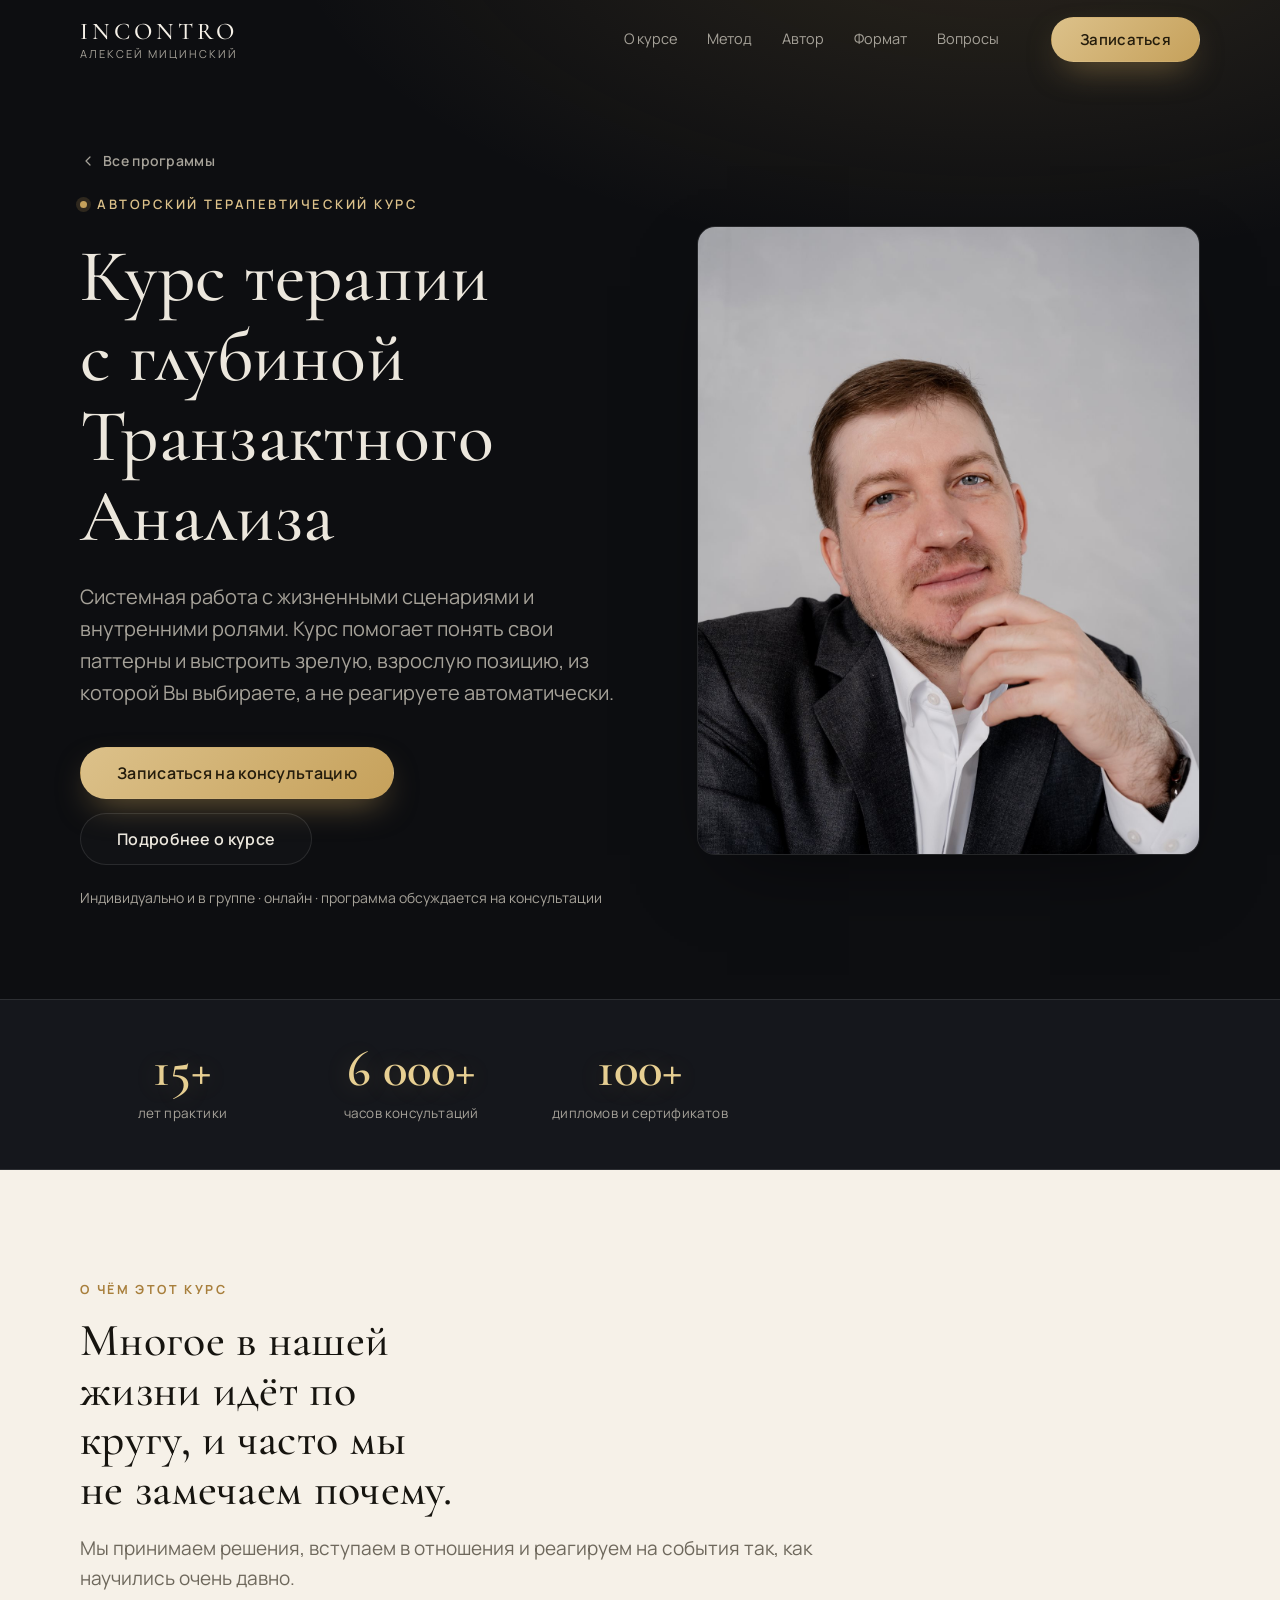
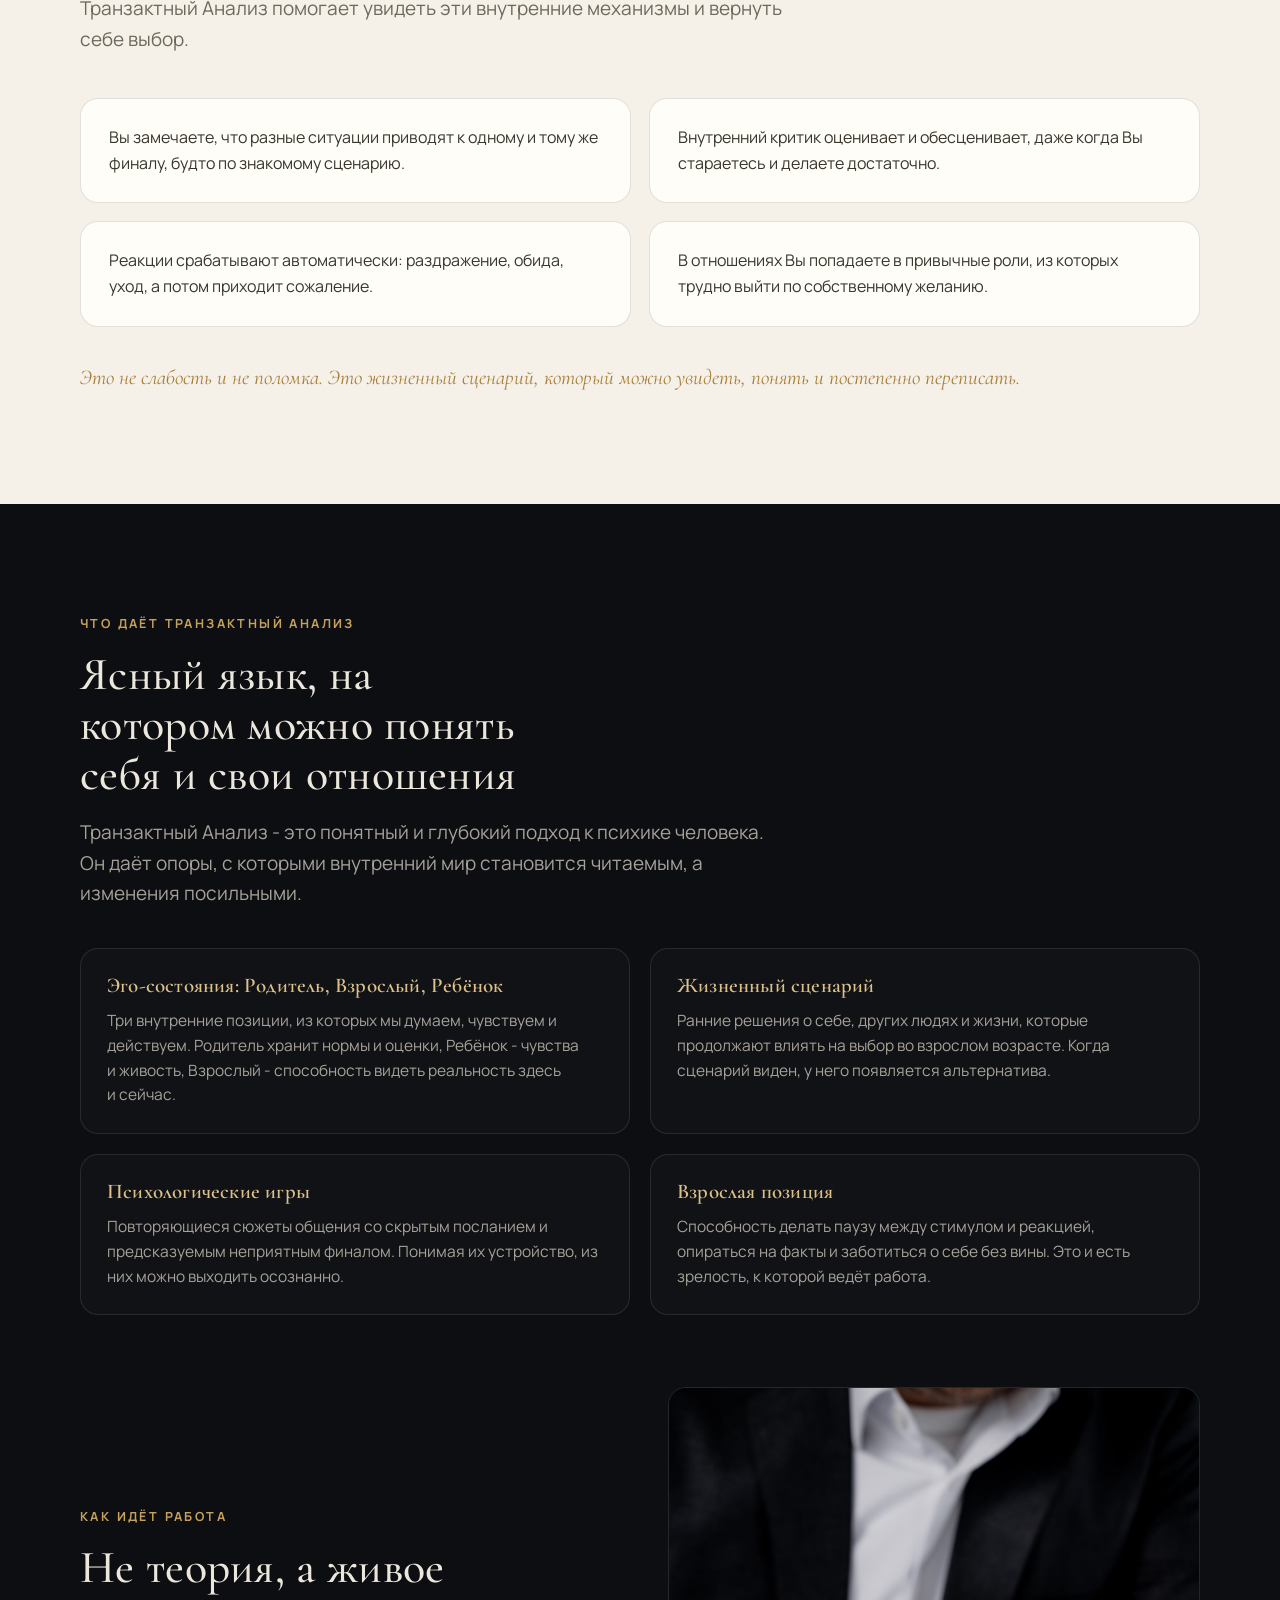
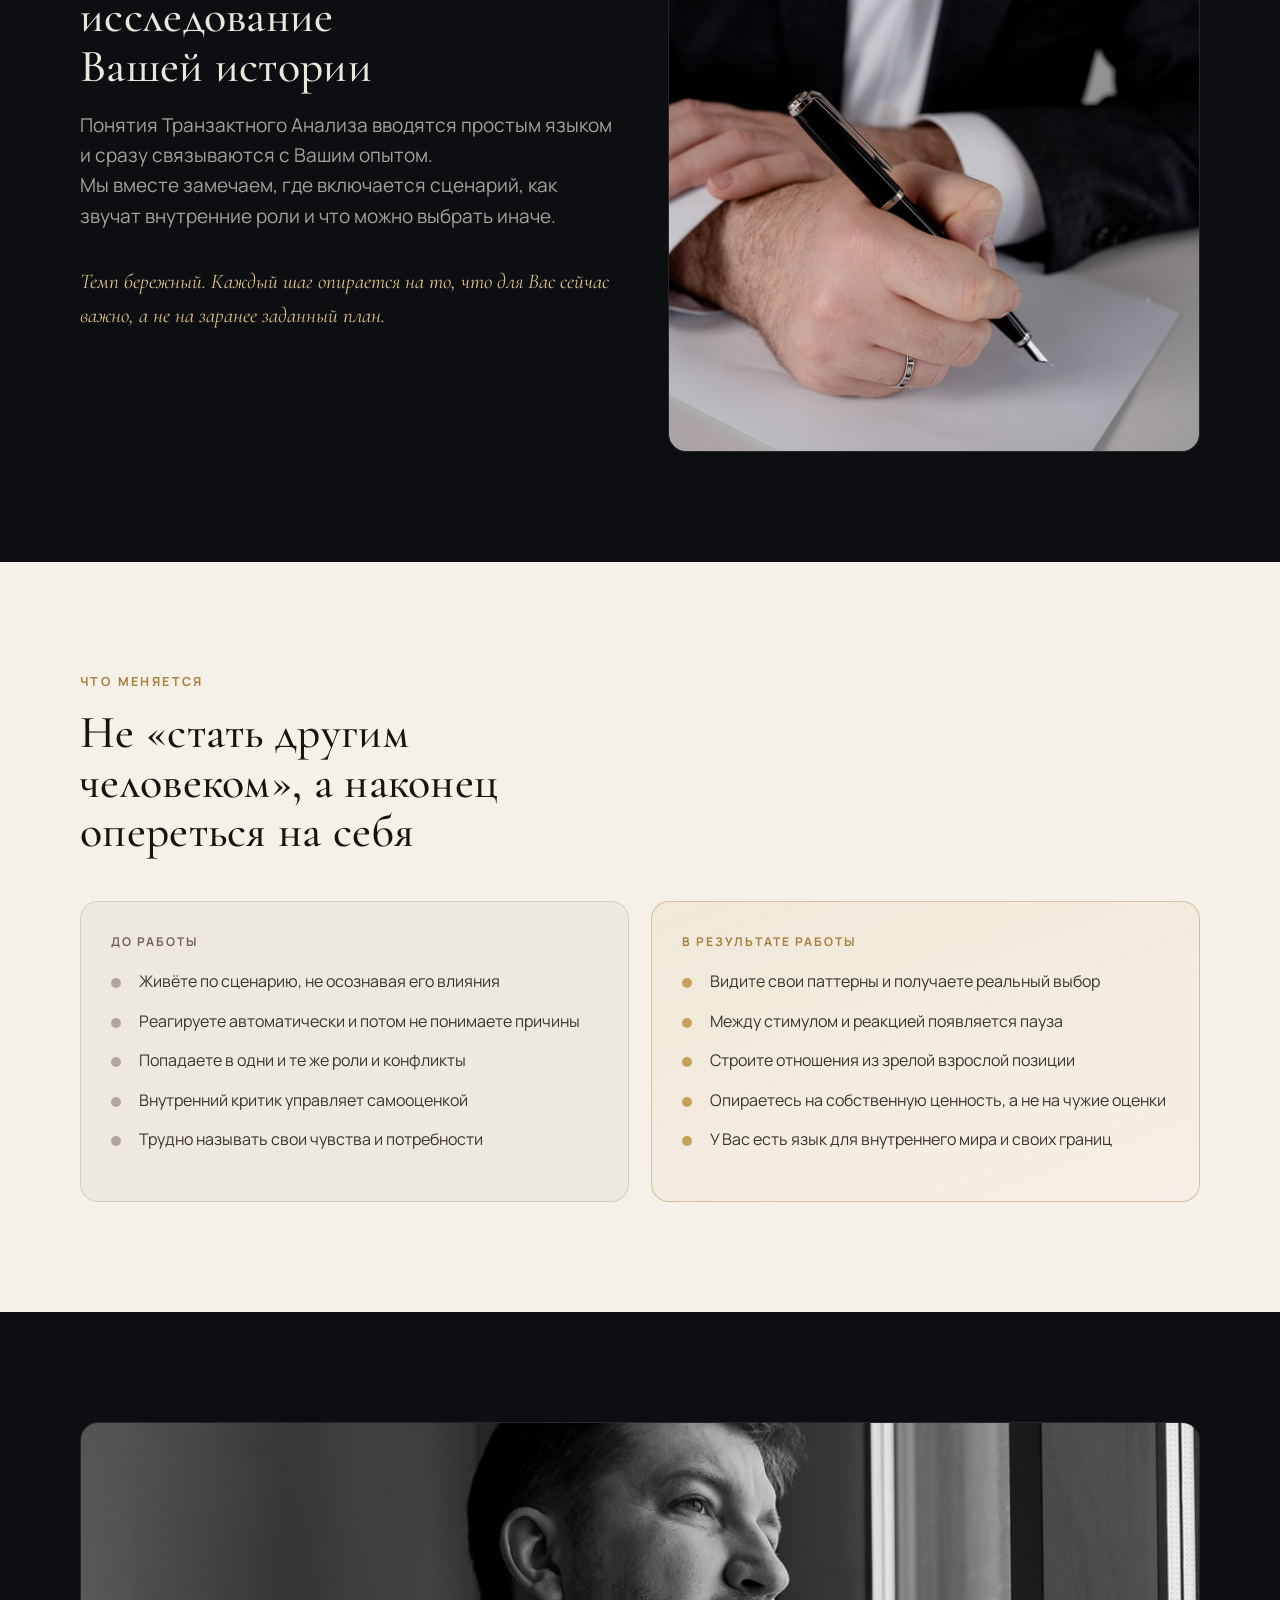
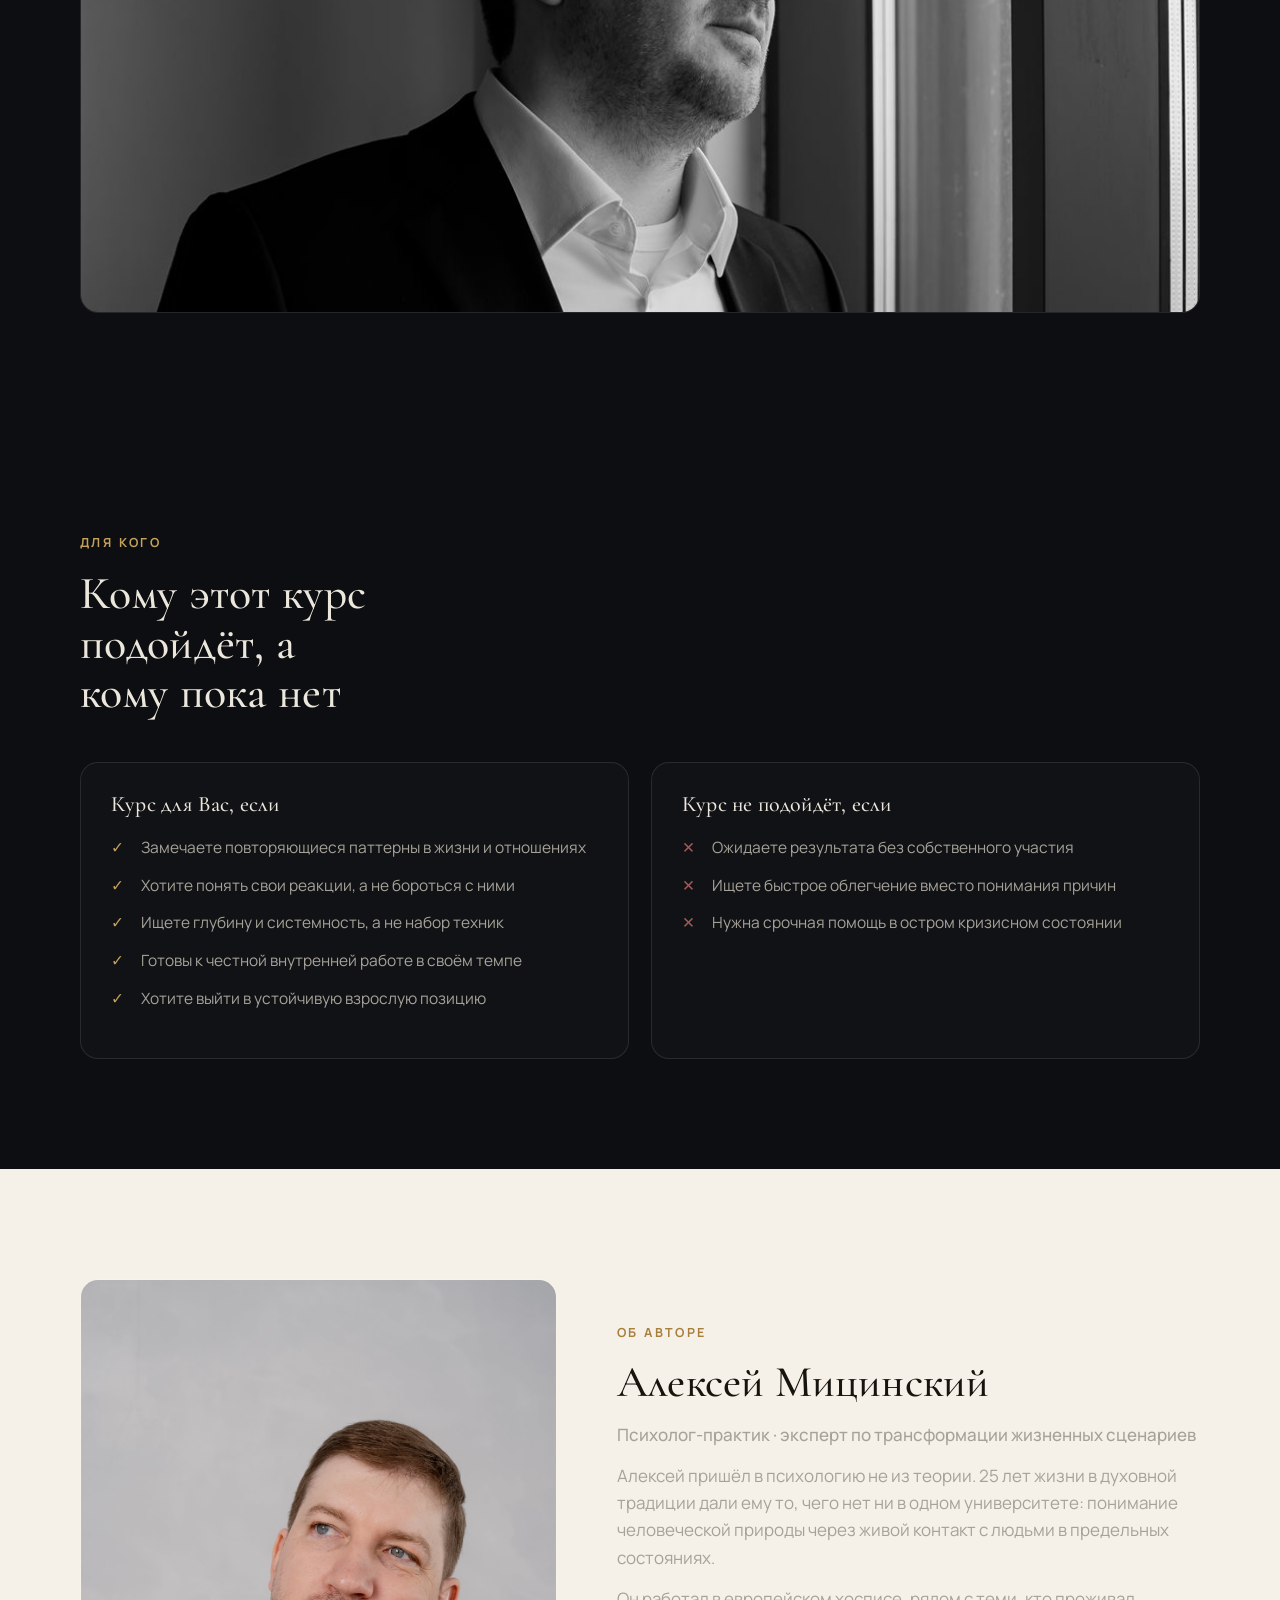
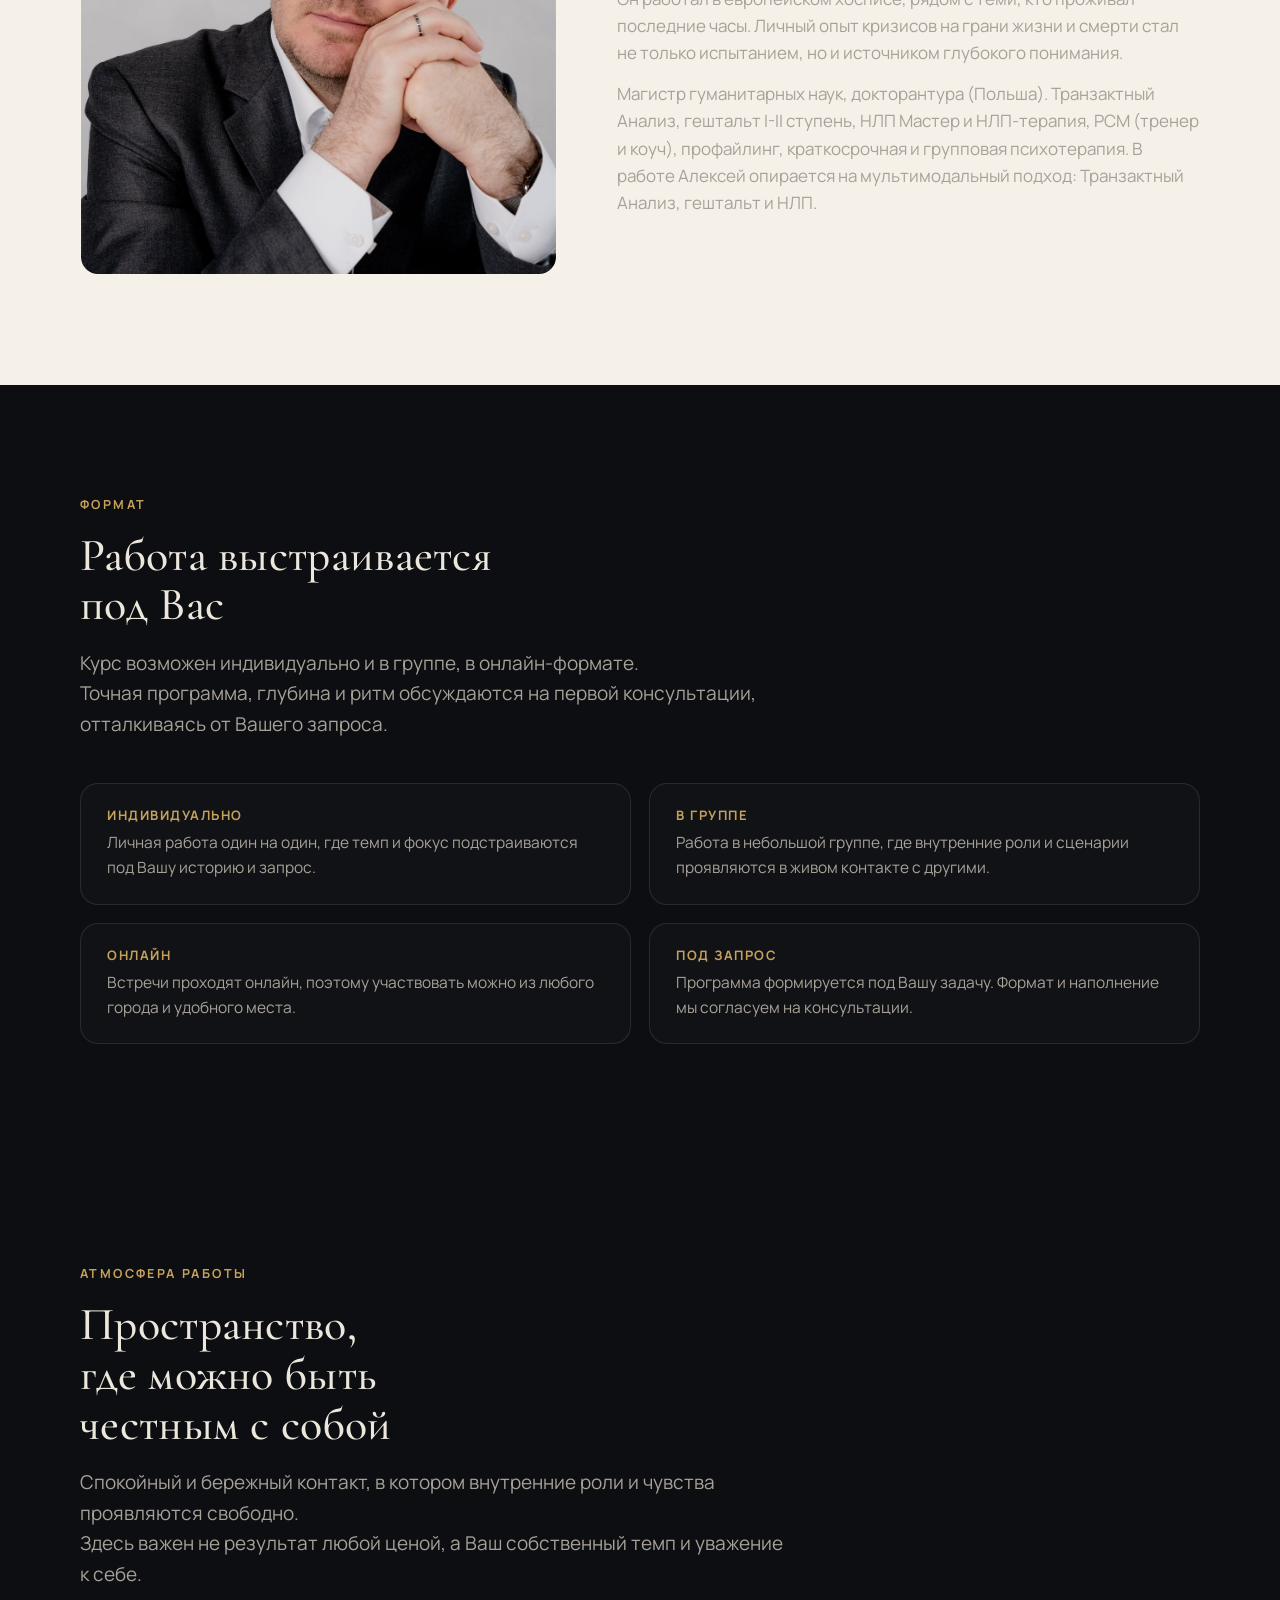
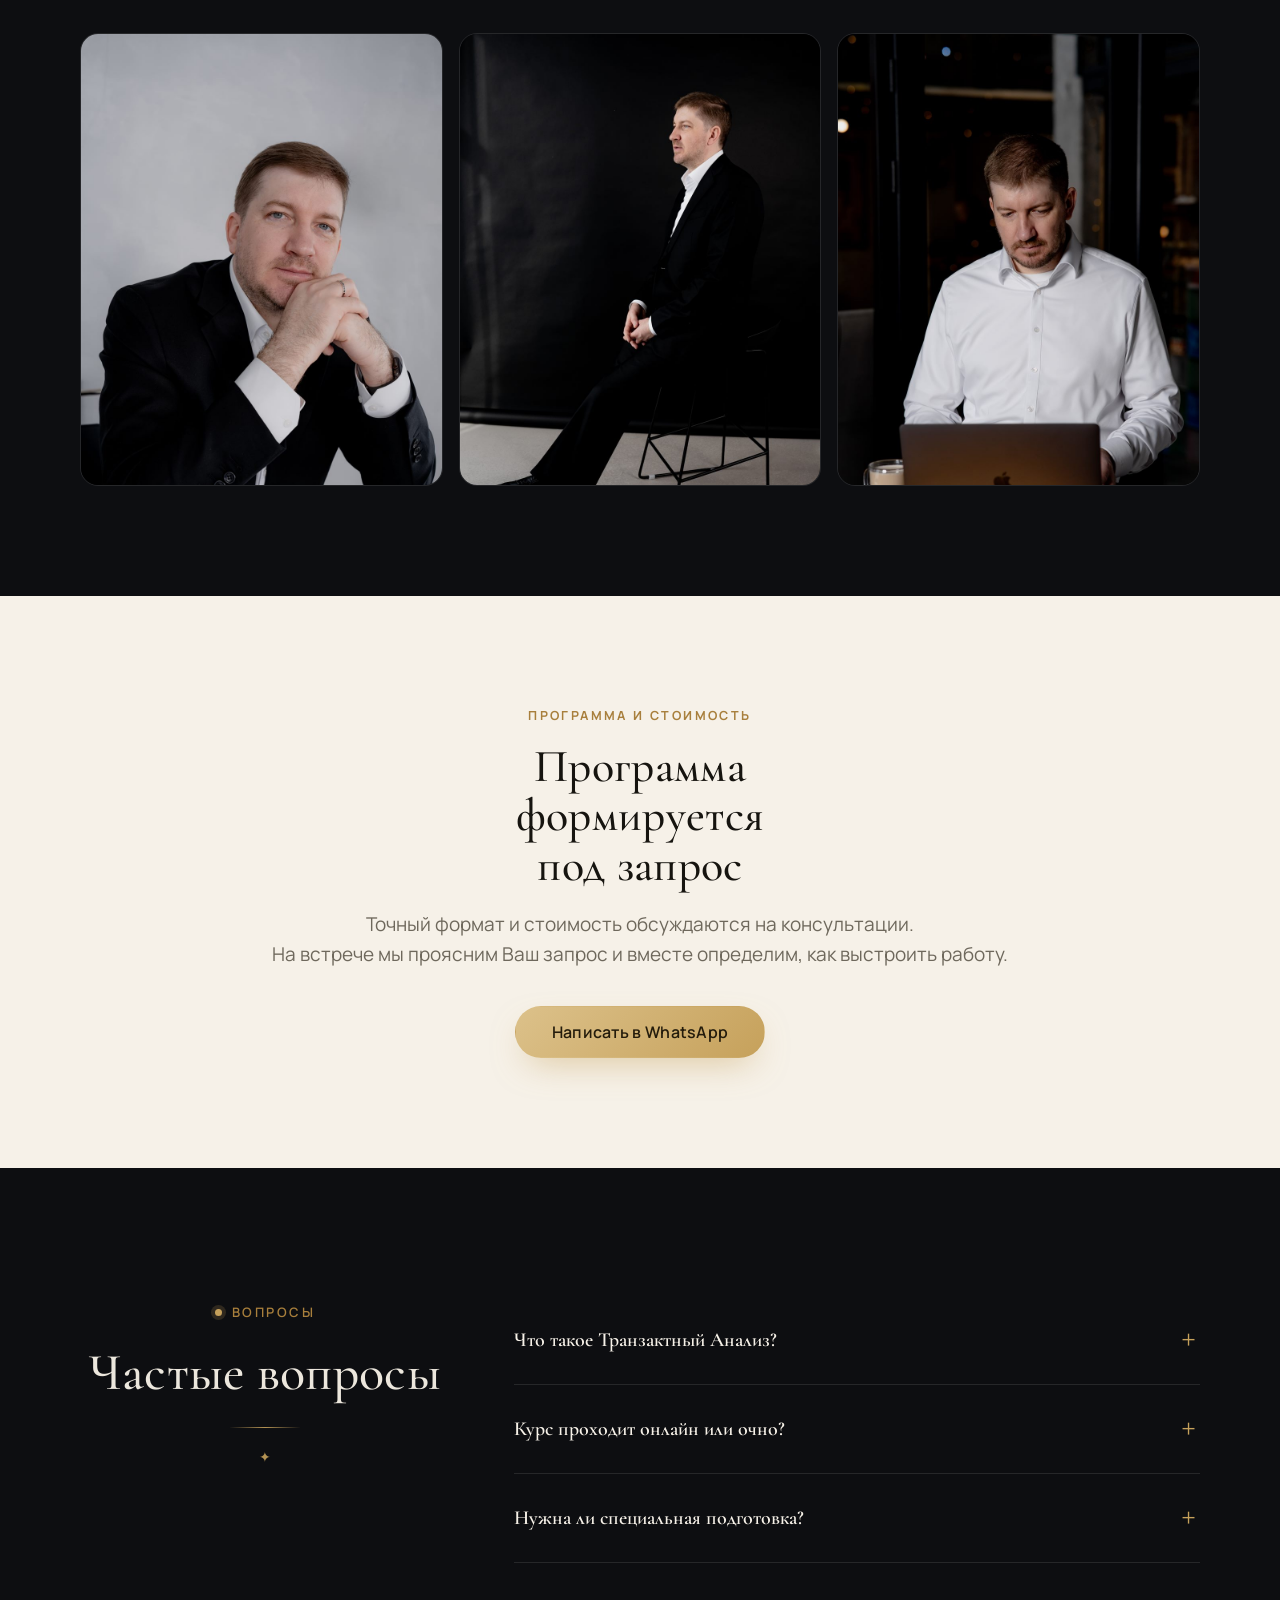
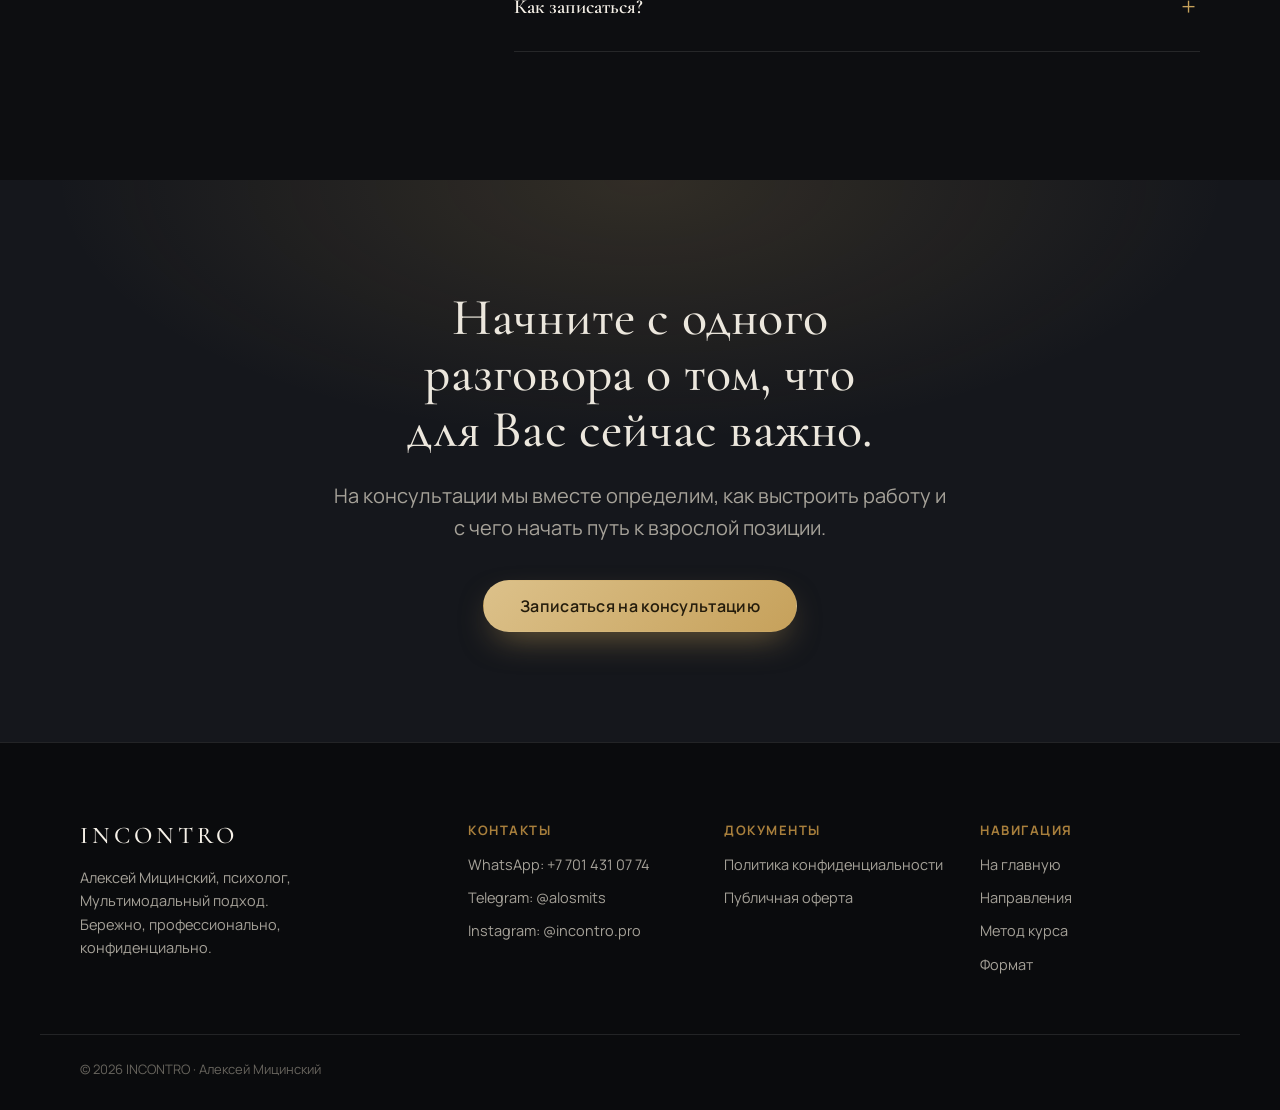
==== commit 2c6bc499: "Фото и наполнение программ, галерея/Instagram по 6, ровный текст, Яндекс.Метрика - Все страницы прог" ====
--- a/kurs-ta.html
+++ b/kurs-ta.html
@@ -19,6 +19,17 @@
 <link href="https://fonts.googleapis.com/css2?family=Cormorant+Garamond:ital,wght@0,400;0,500;0,600;1,400;1,500&family=Manrope:wght@300;400;500;600;700&display=swap" rel="stylesheet">
 <link rel="stylesheet" href="styles.css">
 <link rel="stylesheet" href="programs.css">
+<!-- Yandex.Metrika counter -->
+<script type="text/javascript">
+  window.__YM_ID=108460385;
+  (function(m,e,t,r,i,k,a){m[i]=m[i]||function(){(m[i].a=m[i].a||[]).push(arguments)};
+  m[i].l=1*new Date();for(var j=0;j<document.scripts.length;j++){if(document.scripts[j].src===r){return;}}
+  k=e.createElement(t),a=e.getElementsByTagName(t)[0],k.async=1,k.src=r,a.parentNode.insertBefore(k,a)})
+  (window,document,"script","https://mc.yandex.ru/metrika/tag.js?id=108460385","ym");
+  ym(108460385,"init",{ssr:true,webvisor:true,clickmap:true,ecommerce:"dataLayer",accurateTrackBounce:true,trackLinks:true});
+</script>
+<noscript><div><img src="https://mc.yandex.ru/watch/108460385" style="position:absolute; left:-9999px;" alt="" /></div></noscript>
+<!-- /Yandex.Metrika counter -->
 </head>
 <body id="top">
 
@@ -44,17 +55,22 @@
 </header>
 
 <!-- Hero -->
-<section class="pp-hero">
+<section class="pp-hero pp-hero--split">
   <div class="container">
     <a href="index.html#directions" class="pp-back"><svg viewBox="0 0 24 24" fill="none"><path d="M15 6l-6 6 6 6" stroke="currentColor" stroke-width="1.8" stroke-linecap="round" stroke-linejoin="round"/></svg> Все программы</a>
-    <p class="eyebrow pp-hero__eyebrow" style="margin-top:22px"><span class="eyebrow__dot"></span> Авторский терапевтический курс</p>
-    <h1 class="pp-hero__title">Курс терапии с глубиной Транзактного Анализа</h1>
-    <p class="pp-hero__sub">Системная работа с жизненными сценариями и внутренними ролями. Курс помогает понять свои паттерны и выстроить зрелую, взрослую позицию, из которой Вы выбираете, а не реагируете автоматически.</p>
-    <div class="pp-hero__cta">
-      <a href="https://wa.me/77014310774" target="_blank" rel="noopener" class="btn btn--gold btn--lg">Записаться на консультацию</a>
-      <a href="#about" class="btn btn--ghost btn--lg">Подробнее о курсе</a>
-    </div>
-    <p class="pp-hero__meta">Индивидуально и в группе · онлайн · программа обсуждается на консультации</p>
+    <div class="pp-hero__wrap">
+      <div>
+        <p class="eyebrow pp-hero__eyebrow" style="margin-top:22px"><span class="eyebrow__dot"></span> Авторский терапевтический курс</p>
+        <h1 class="pp-hero__title">Курс терапии с глубиной Транзактного Анализа</h1>
+        <p class="pp-hero__sub">Системная работа с жизненными сценариями и внутренними ролями. Курс помогает понять свои паттерны и выстроить зрелую, взрослую позицию, из которой Вы выбираете, а не реагируете автоматически.</p>
+        <div class="pp-hero__cta">
+          <a href="https://wa.me/77014310774" target="_blank" rel="noopener" class="btn btn--gold btn--lg">Записаться на консультацию</a>
+          <a href="#about" class="btn btn--ghost btn--lg">Подробнее о курсе</a>
+        </div>
+        <p class="pp-hero__meta">Индивидуально и в группе · онлайн · программа обсуждается на консультации</p>
+      </div>
+      <div class="pp-hero__media"><img src="assets/img/hero-alt.jpg" alt="Алексей Мицинский" loading="eager"></div>
+    </div>
   </div>
 </section>
 
@@ -96,6 +112,15 @@
       <div class="pp-key"><h4>Жизненный сценарий</h4><p>Ранние решения о себе, других людях и жизни, которые продолжают влиять на выбор во взрослом возрасте. Когда сценарий виден, у него появляется альтернатива.</p></div>
       <div class="pp-key"><h4>Психологические игры</h4><p>Повторяющиеся сюжеты общения со скрытым посланием и предсказуемым неприятным финалом. Понимая их устройство, из них можно выходить осознанно.</p></div>
       <div class="pp-key"><h4>Взрослая позиция</h4><p>Способность делать паузу между стимулом и реакцией, опираться на факты и заботиться о себе без вины. Это и есть зрелость, к которой ведёт работа.</p></div>
+    </div>
+    <div class="pp-split" style="margin-top:clamp(40px,6vw,72px)">
+      <div>
+        <span class="pp-kicker">Как идёт работа</span>
+        <h2 class="pp-h2">Не теория, а живое исследование Вашей истории</h2>
+        <p class="pp-lead">Понятия Транзактного Анализа вводятся простым языком и сразу связываются с Вашим опытом.<br>Мы вместе замечаем, где включается сценарий, как звучат внутренние роли и что можно выбрать иначе.</p>
+        <p class="pp-note">Темп бережный. Каждый шаг опирается на то, что для Вас сейчас важно, а не на заранее заданный план.</p>
+      </div>
+      <div class="pp-split__media"><img src="assets/img/detail-pen.jpg" alt="Атмосфера терапевтической работы" loading="lazy"></div>
     </div>
   </div>
 </section>
@@ -130,6 +155,13 @@
   </div>
 </section>
 
+<!-- Image band -->
+<section class="pp-sec">
+  <div class="container">
+    <div class="pp-imgband"><img src="assets/img/bw-1.jpg" alt="Алексей Мицинский" loading="lazy"></div>
+  </div>
+</section>
+
 <!-- Audience -->
 <section class="pp-sec">
   <div class="container">
@@ -188,6 +220,20 @@
   </div>
 </section>
 
+<!-- Atmosphere gallery -->
+<section class="pp-sec">
+  <div class="container">
+    <span class="pp-kicker">Атмосфера работы</span>
+    <h2 class="pp-h2">Пространство, где можно быть честным с собой</h2>
+    <p class="pp-lead">Спокойный и бережный контакт, в котором внутренние роли и чувства проявляются свободно.<br>Здесь важен не результат любой ценой, а Ваш собственный темп и уважение к себе.</p>
+    <div class="pp-imgrow" style="margin-top:clamp(28px,4vw,44px)">
+      <figure><img src="assets/img/gallery-1.jpg" alt="Атмосфера работы" loading="lazy"></figure>
+      <figure><img src="assets/img/gallery-3.jpg" alt="Атмосфера работы" loading="lazy"></figure>
+      <figure><img src="assets/img/gallery-6.jpg" alt="Атмосфера работы" loading="lazy"></figure>
+    </div>
+  </div>
+</section>
+
 <!-- Program note -->
 <section class="pp-sec pp-sec--light">
   <div class="container pp-sec--center">
--- a/styles.css
+++ b/styles.css
@@ -35,6 +35,8 @@
 .container{width:100%;max-width:var(--maxw);margin:0 auto;padding:0 clamp(20px,5vw,40px)}
 
 h1,h2,h3,h4,.brand__mark,.preloader__mark{font-family:"Cormorant Garamond",Georgia,serif;font-weight:500;line-height:1.08;letter-spacing:.2px}
+.section__title,.hero__title{text-wrap:balance}
+.section__sub,.hero__lead,.lead__text{text-wrap:pretty}
 
 /* ===================== Reveal ===================== */
 /* hidden only when JS is active (.js on <html>); otherwise always visible */
@@ -455,7 +457,7 @@
 .ig__intro .section__title{text-align:left}
 .ig__follow{flex-shrink:0}
 .ig__ic{width:20px;height:20px}
-.ig__grid{display:grid;grid-template-columns:repeat(5,1fr);gap:14px}
+.ig__grid{display:grid;grid-template-columns:repeat(6,1fr);gap:14px}
 .ig__cell{position:relative;display:block;aspect-ratio:1;border-radius:14px;overflow:hidden;
   border:1px solid var(--line-l);background:#ddd}
 .ig__cell img{width:100%;height:100%;object-fit:cover;object-position:top center;transition:transform .6s var(--ease)}
--- a/programs.css
+++ b/programs.css
@@ -1,5 +1,29 @@
 /* ===================== Program pages ===================== */
 /* Uses tokens & base components from styles.css */
+
+/* Even, aesthetic text wrapping */
+.pp-hero__title,.pp-h2,.pp-final__title,.pp-author__name,.pp-mod__ttl{text-wrap:balance}
+.pp-hero__sub,.pp-lead,.pp-card p,.pp-final__sub,.pp-key p,.pp-fmt p{text-wrap:pretty}
+
+/* Reusable image components */
+.pp-imgband{border-radius:var(--r);overflow:hidden;border:1px solid var(--line-d)}
+.pp-imgband img{width:100%;height:100%;object-fit:cover;object-position:center 28%;aspect-ratio:16/7}
+.pp-imgrow{display:grid;grid-template-columns:repeat(3,1fr);gap:16px}
+.pp-imgrow--2{grid-template-columns:1fr 1fr}
+.pp-imgrow figure{border-radius:var(--r);overflow:hidden;border:1px solid var(--line-d)}
+.pp-imgrow img{width:100%;height:100%;object-fit:cover;object-position:top center;aspect-ratio:4/5}
+.pp-split{display:grid;grid-template-columns:1fr 1fr;gap:clamp(30px,5vw,56px);align-items:center}
+.pp-split__media{border-radius:var(--r);overflow:hidden;border:1px solid var(--line-d)}
+.pp-split__media img{width:100%;height:100%;object-fit:cover;object-position:top center;aspect-ratio:4/5}
+.pp-hero--split .pp-hero__wrap{display:grid;grid-template-columns:1.05fr .95fr;gap:clamp(30px,5vw,60px);align-items:center}
+.pp-hero__media{border-radius:var(--r);overflow:hidden;border:1px solid var(--line-d);box-shadow:var(--shadow)}
+.pp-hero__media img{width:100%;height:100%;object-fit:cover;object-position:top center;aspect-ratio:4/5}
+@media(max-width:860px){
+  .pp-hero--split .pp-hero__wrap{grid-template-columns:1fr}
+  .pp-hero__media{max-width:420px;margin-top:10px}
+  .pp-split{grid-template-columns:1fr}
+}
+@media(max-width:720px){.pp-imgrow{grid-template-columns:1fr 1fr;gap:12px}}
 
 .pp-back{display:flex;width:max-content;align-items:center;gap:.5em;color:var(--muted-d);font-size:14px;font-weight:600;letter-spacing:.3px;transition:color .3s var(--ease)}
 .pp-back:hover{color:var(--gold-2)}
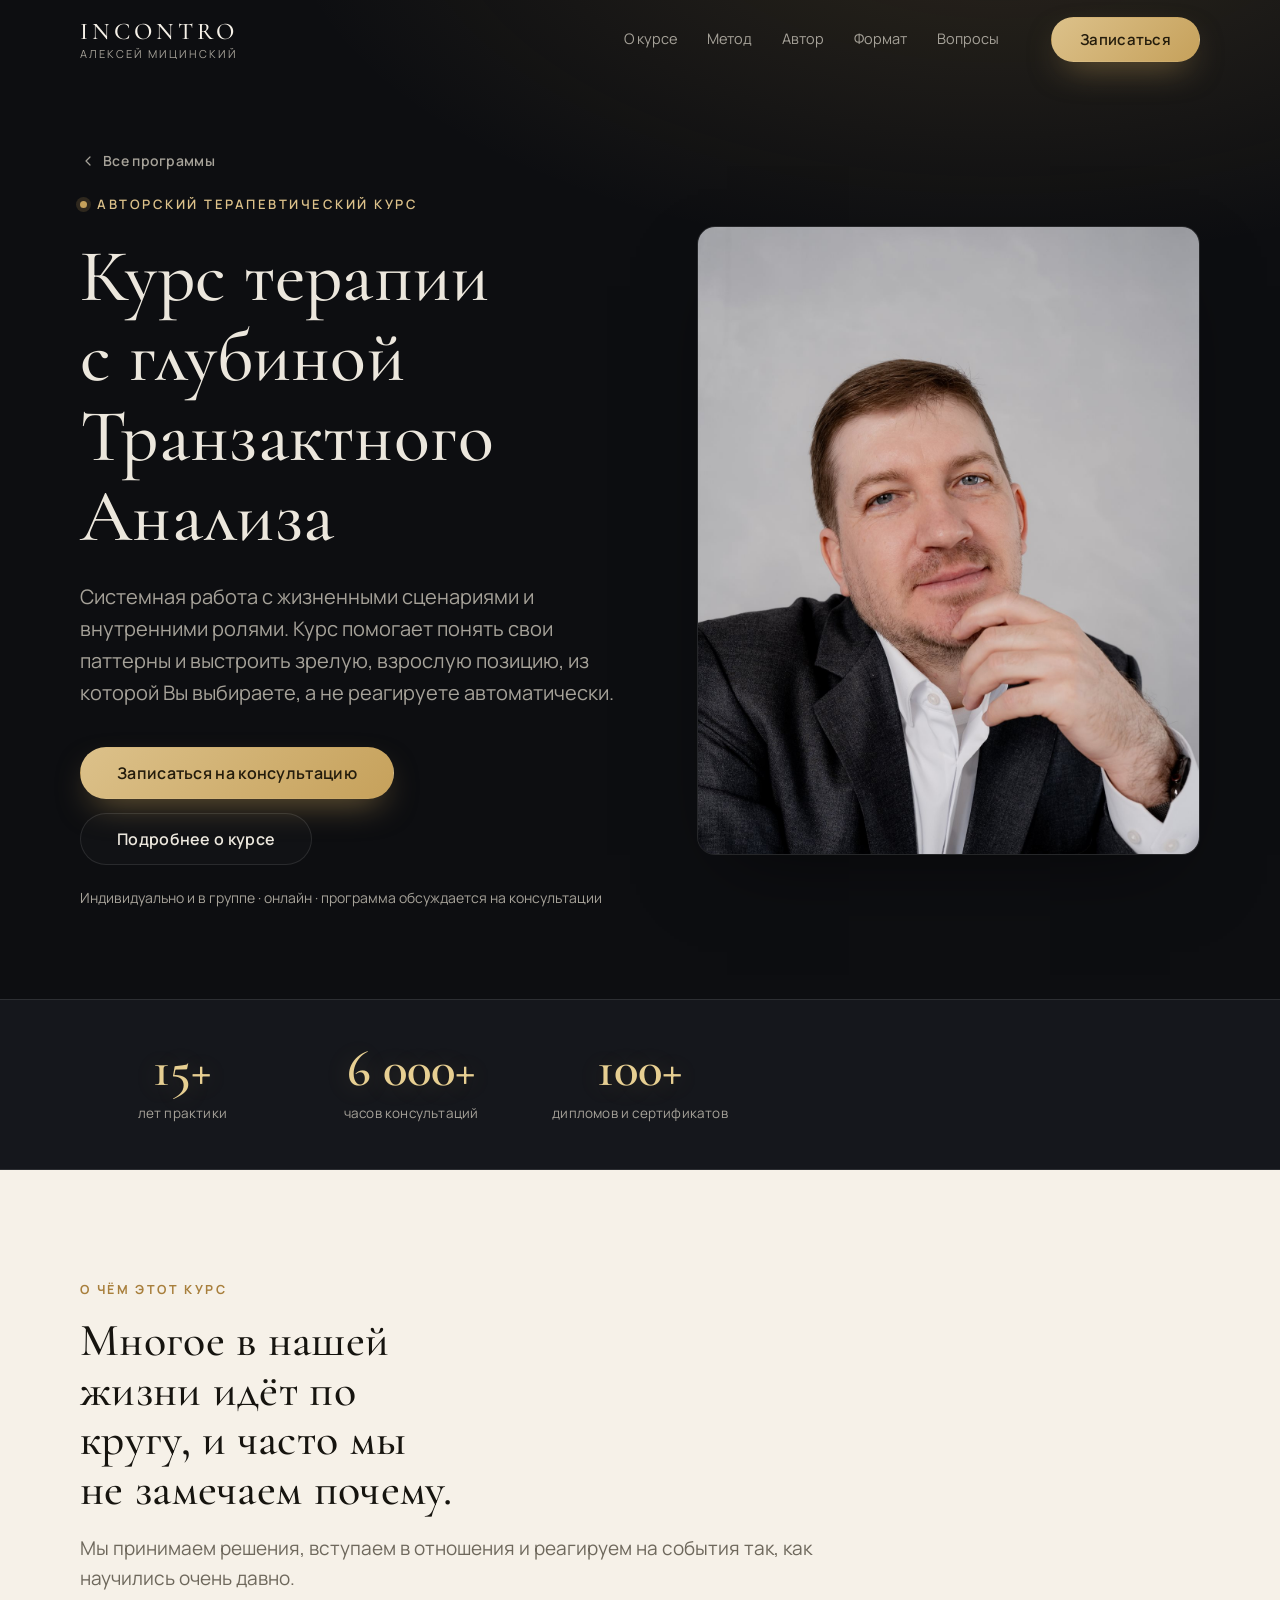
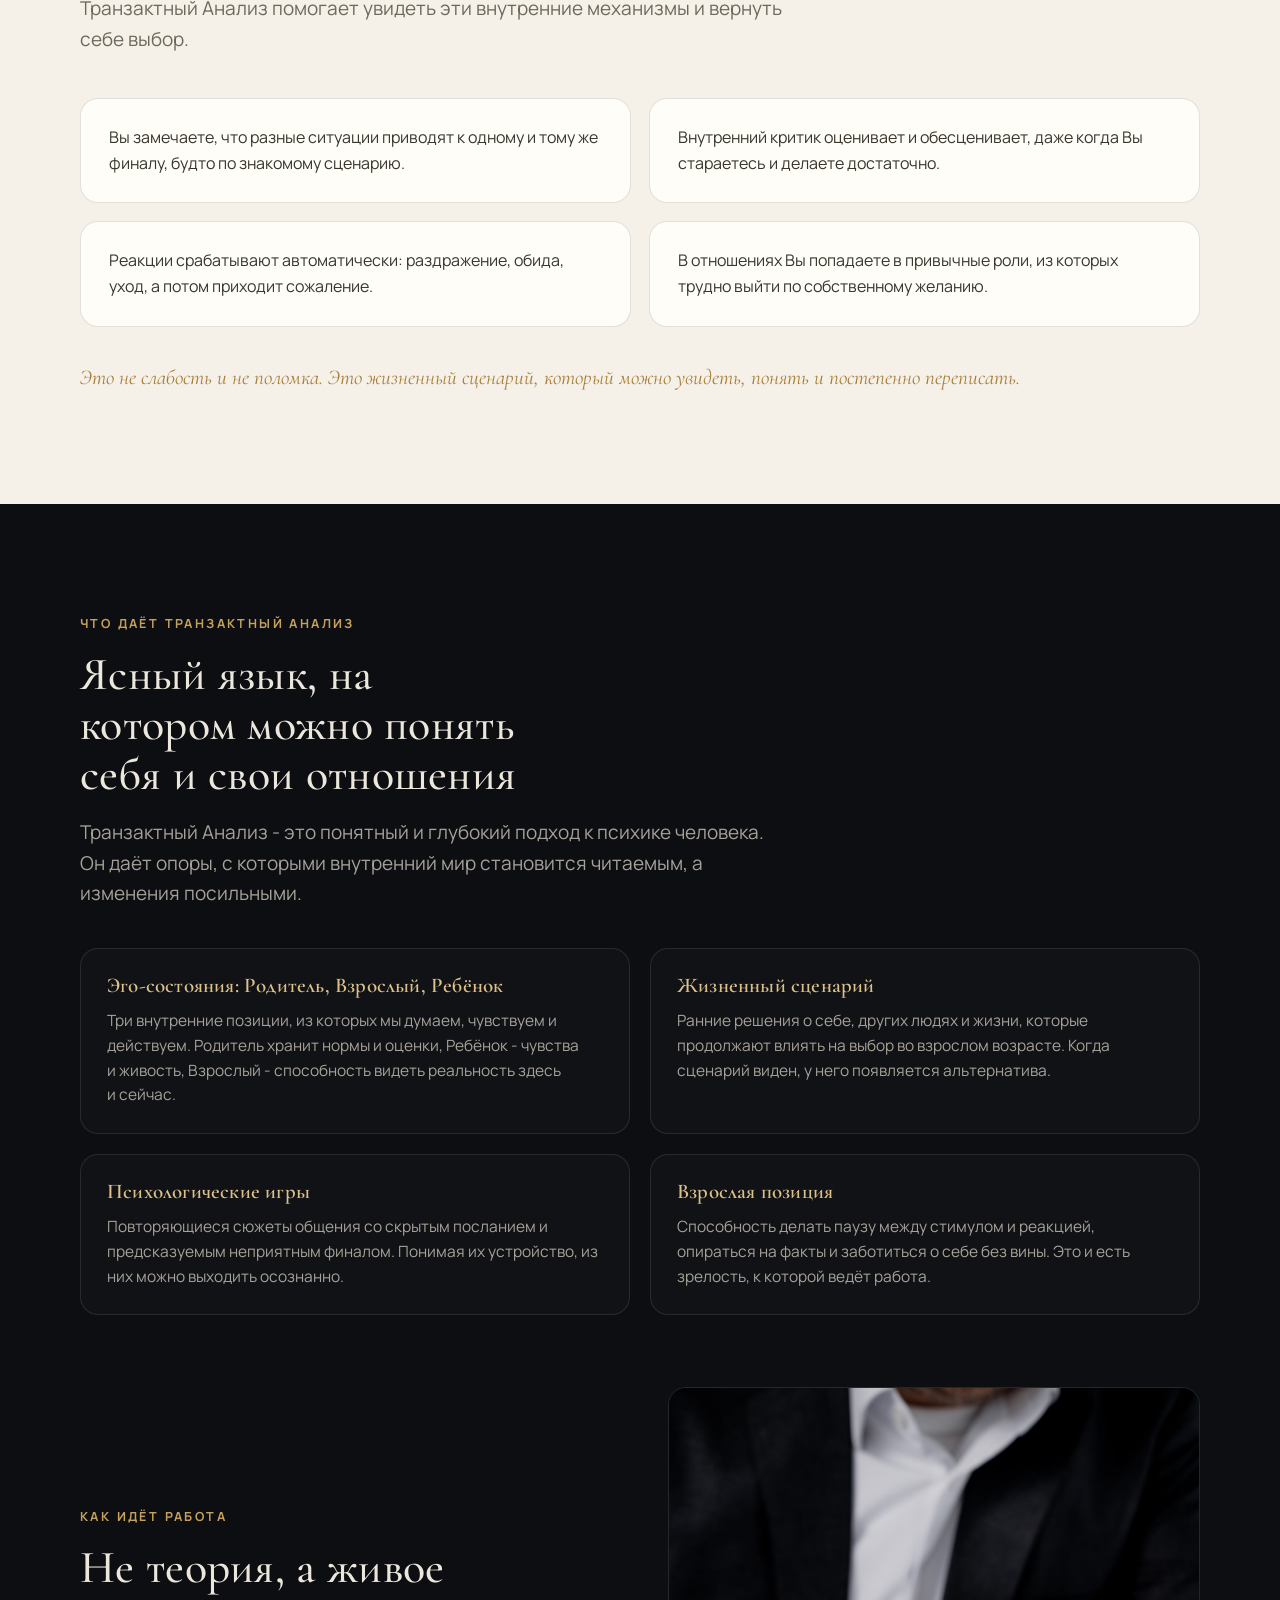
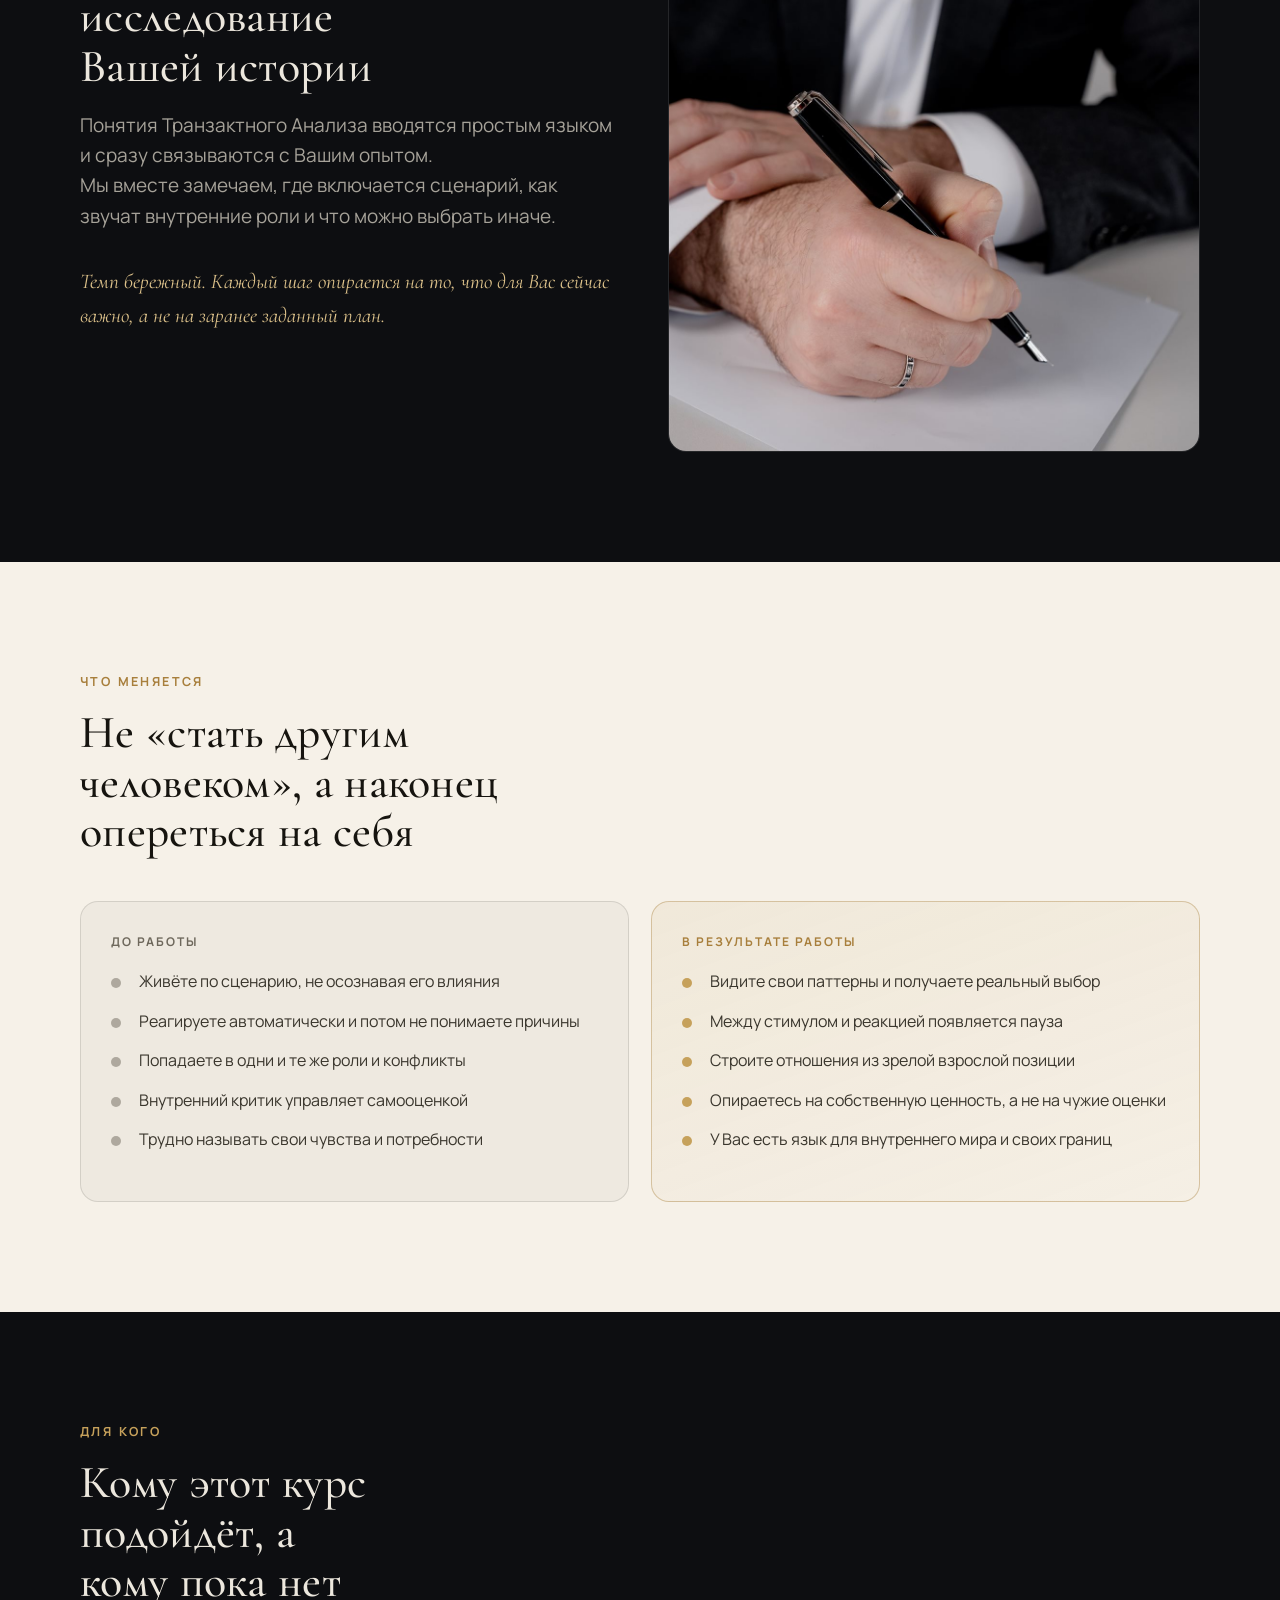
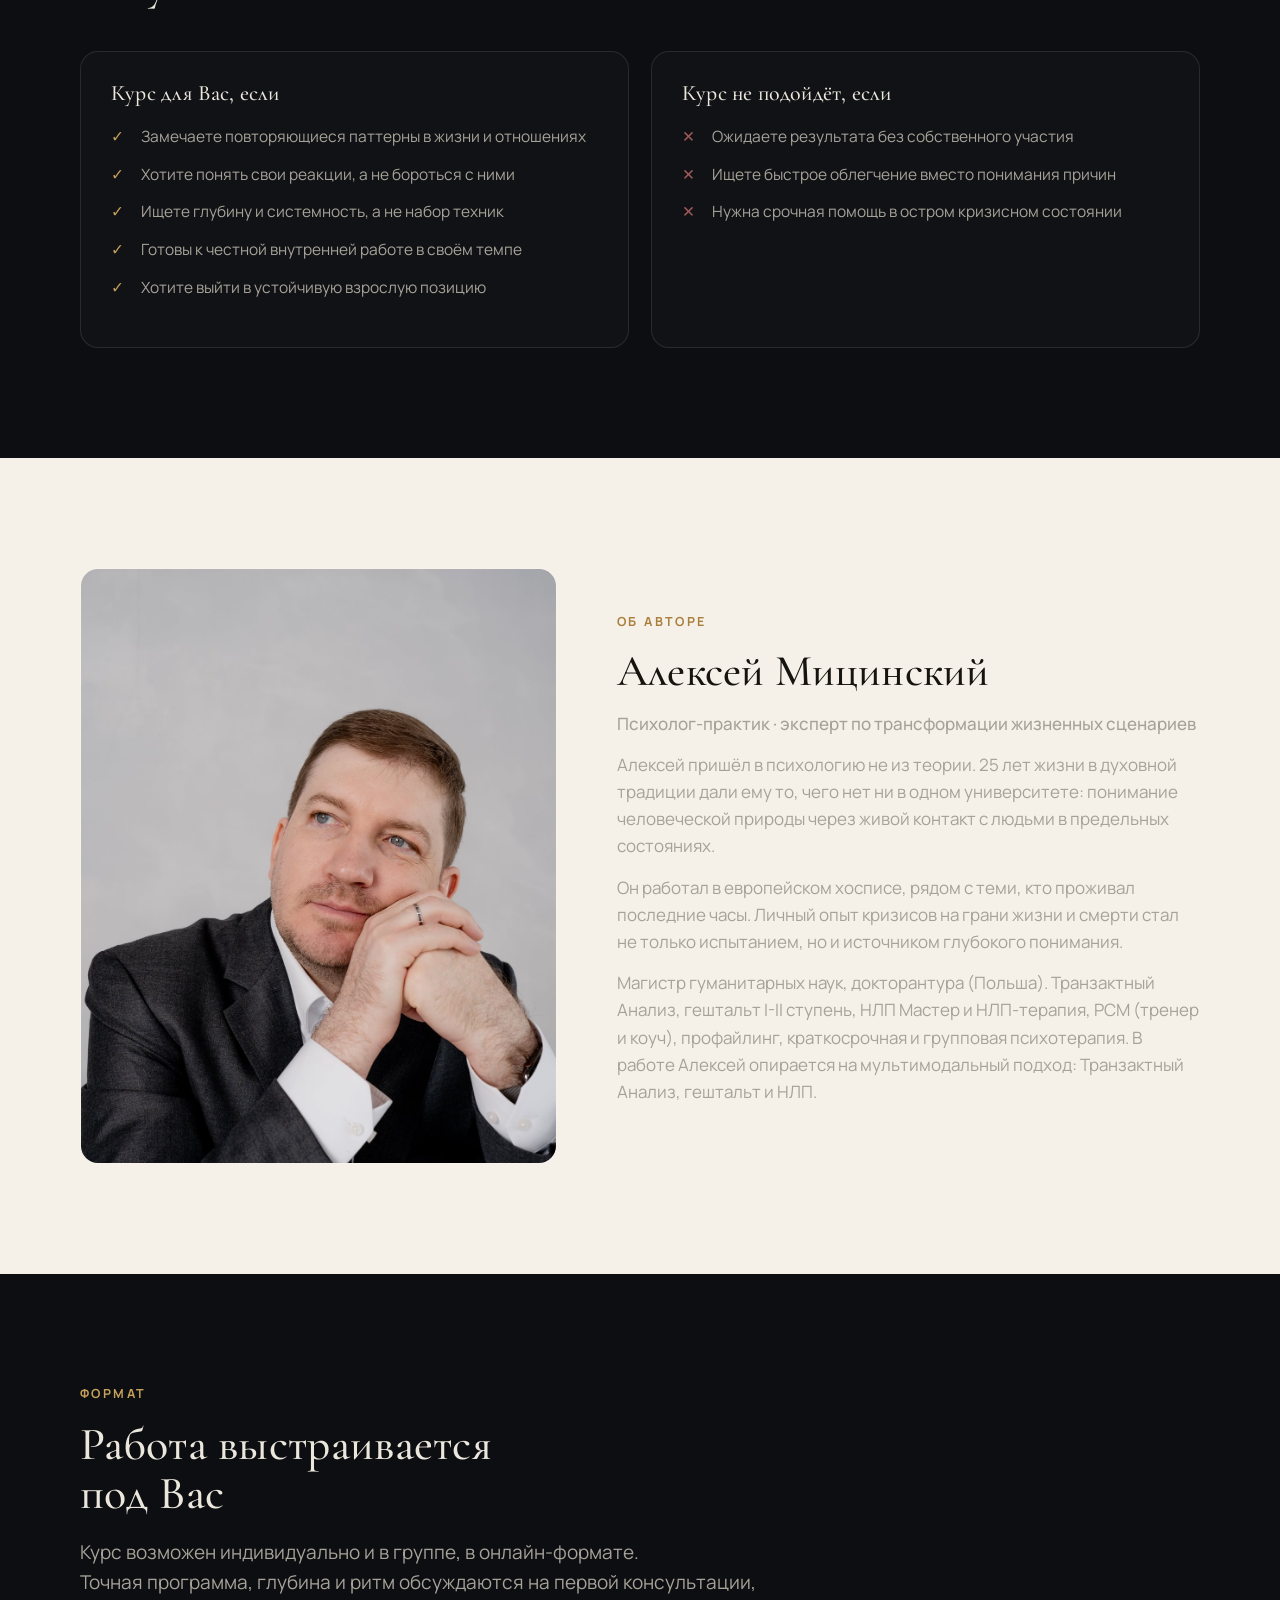
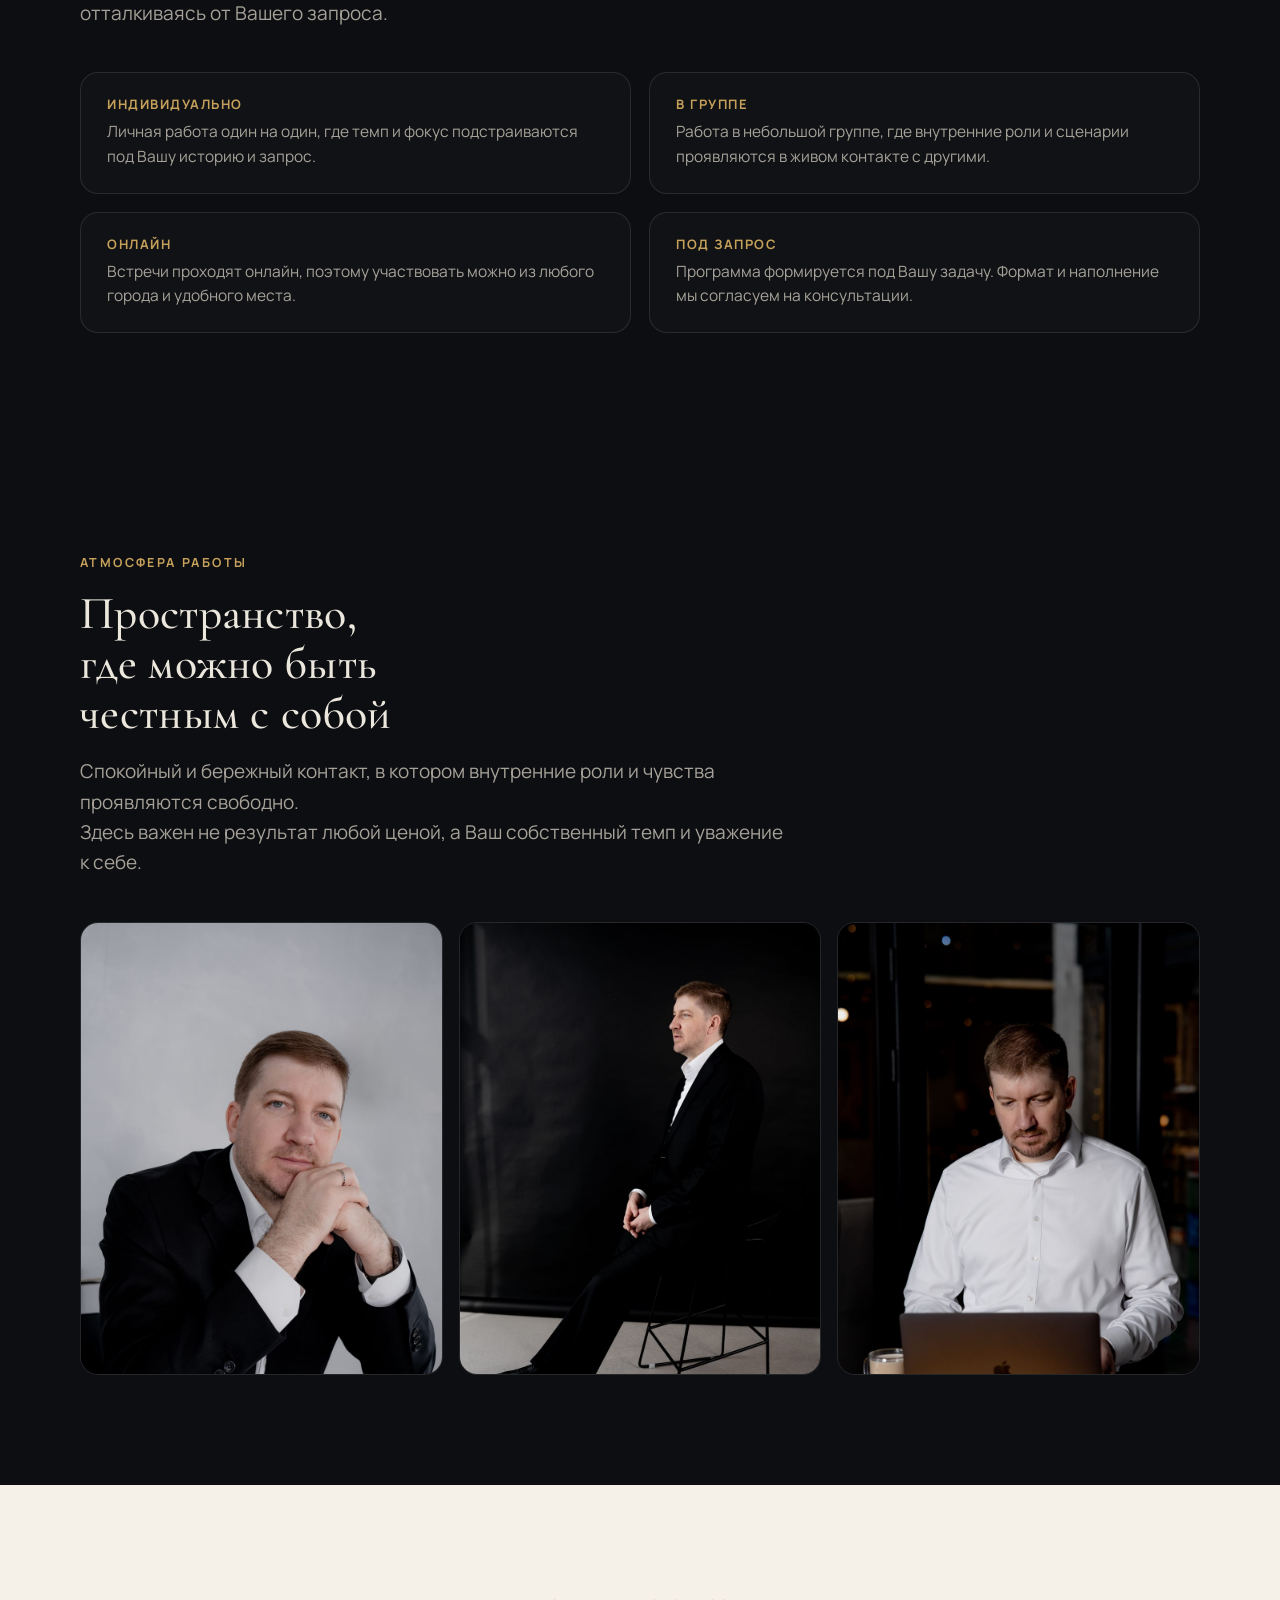
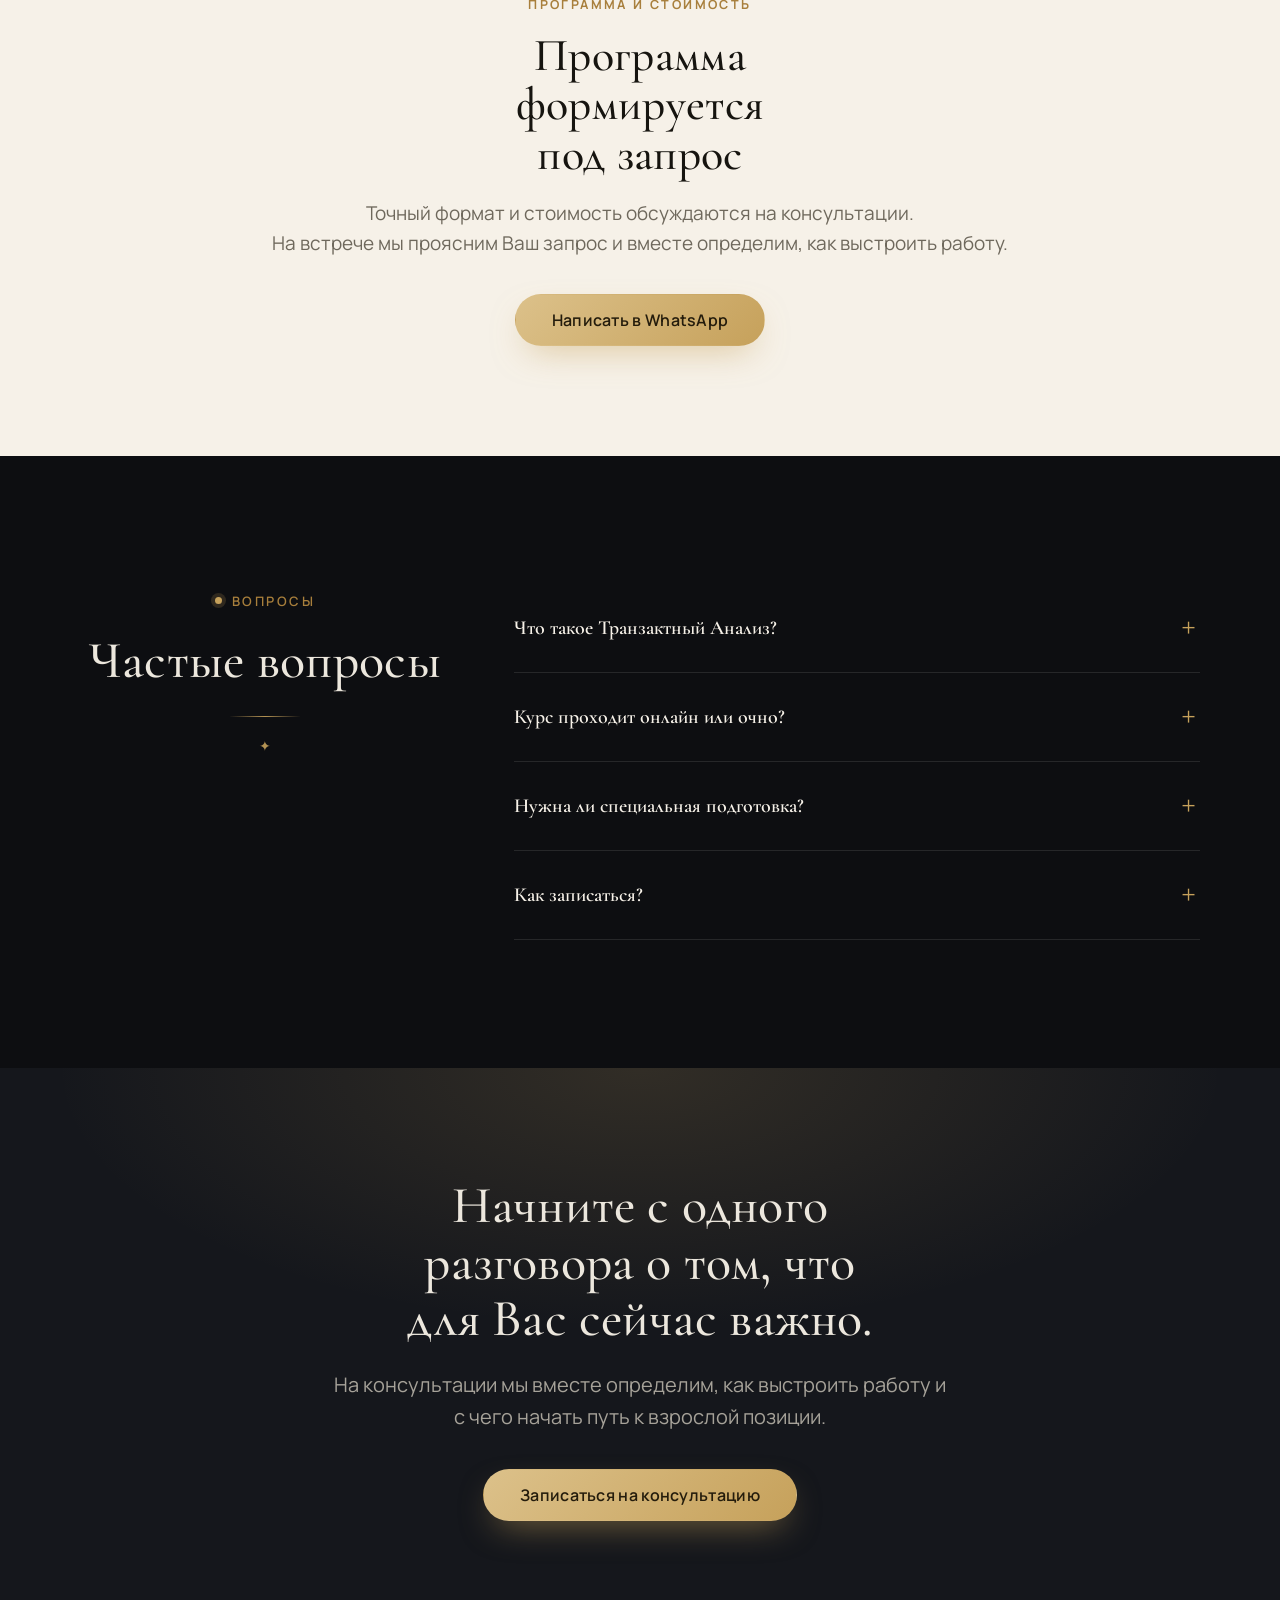
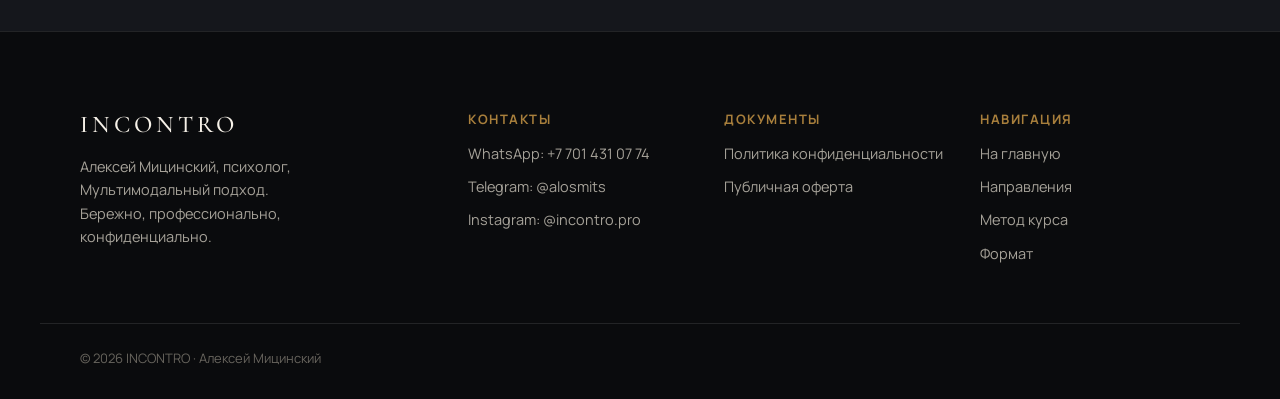
==== commit e4351d97: "Убраны широкие фото-баннеры на страницах программ (обрезали голову) Широкий баннер 16:7 резал вертик" ====
--- a/kurs-ta.html
+++ b/kurs-ta.html
@@ -155,13 +155,6 @@
   </div>
 </section>
 
-<!-- Image band -->
-<section class="pp-sec">
-  <div class="container">
-    <div class="pp-imgband"><img src="assets/img/bw-1.jpg" alt="Алексей Мицинский" loading="lazy"></div>
-  </div>
-</section>
-
 <!-- Audience -->
 <section class="pp-sec">
   <div class="container">
